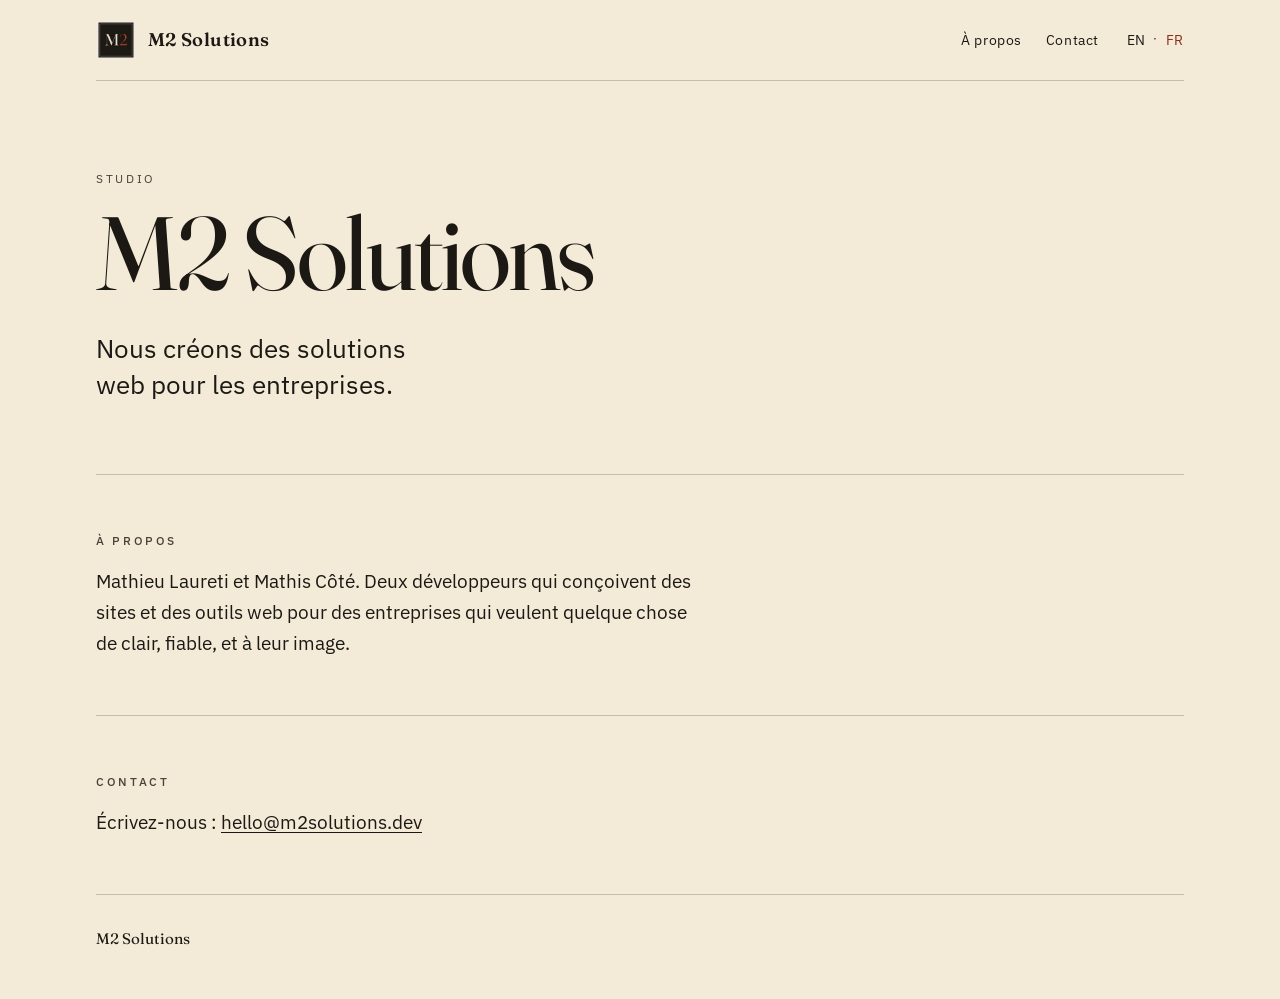
==== site/fr/index.html @ 95eb53e7 "base website" ====
<!DOCTYPE html>
<html lang="fr">
  <head>
    <meta charset="utf-8" />
    <meta name="viewport" content="width=device-width, initial-scale=1" />
    <title>M2 Solutions</title>
    <meta
      name="description"
      content="M2 Solutions — Mathieu Laureti et Mathis Côté. Nous créons des solutions web pour les entreprises."
    />
    <link rel="alternate" hreflang="en" href="../" />
    <link rel="alternate" hreflang="fr" href="./" />
    <link rel="alternate" hreflang="x-default" href="../" />
    <link rel="preconnect" href="https://fonts.googleapis.com" />
    <link rel="preconnect" href="https://fonts.gstatic.com" crossorigin />
    <link
      href="https://fonts.googleapis.com/css2?family=Fraunces:opsz,wght@9..144,400;9..144,600&family=IBM+Plex+Sans:wght@400;500&display=swap"
      rel="stylesheet"
    />
    <link rel="stylesheet" href="../styles.css" />
  </head>
  <body>
    <header class="site-header">
      <a class="brand" href="#top">
        <img
          class="logo"
          src="../logo.png"
          width="256"
          height="256"
          alt="M2 Solutions"
        />
        <span class="wordmark">M2 Solutions</span>
      </a>
      <div class="header-end">
        <nav aria-label="Navigation principale">
          <a href="#about">À propos</a>
          <a href="#contact">Contact</a>
        </nav>
        <nav class="lang-switch" aria-label="Langue">
          <a href="../" hreflang="en" lang="en">EN</a>
          <span aria-hidden="true">·</span>
          <a href="./" hreflang="fr" lang="fr" aria-current="page">FR</a>
        </nav>
      </div>
    </header>

    <main id="top">
      <section class="hero" aria-labelledby="hero-title">
        <p class="eyebrow">Studio</p>
        <h1 id="hero-title">M2 Solutions</h1>
        <p class="lede">Nous créons des solutions web pour les entreprises.</p>
      </section>

      <section id="about" class="about" aria-labelledby="about-title">
        <h2 id="about-title">À propos</h2>
        <p>
          Mathieu Laureti et Mathis Côté. Deux développeurs qui conçoivent des
          sites et des outils web pour des entreprises qui veulent quelque chose
          de clair, fiable, et à leur image.
        </p>
      </section>

      <section id="contact" class="contact" aria-labelledby="contact-title">
        <h2 id="contact-title">Contact</h2>
        <p>
          Écrivez-nous :
          <a href="mailto:hello@m2solutions.dev">hello@m2solutions.dev</a>
        </p>
      </section>
    </main>

    <footer class="site-footer">
      <p>M2 Solutions</p>
    </footer>
  </body>
</html>
---- site/styles.css ----
:root {
  --paper: #f3ead8;
  --ink: #1c1914;
  --ink-soft: #4a4338;
  --rule: #c9bda6;
  --accent: #8c2f1b;
  --max: 68rem;
}

*,
*::before,
*::after {
  box-sizing: border-box;
}

html {
  scroll-behavior: smooth;
}

body {
  margin: 0;
  min-height: 100vh;
  color: var(--ink);
  background: var(--paper);
  font-family: "IBM Plex Sans", system-ui, sans-serif;
  font-size: 1.05rem;
  line-height: 1.6;
}

a {
  color: inherit;
}

a:hover {
  color: var(--accent);
}

.site-header,
.site-footer,
main {
  width: min(100% - 2.5rem, var(--max));
  margin-inline: auto;
}

.site-header {
  display: flex;
  align-items: center;
  justify-content: space-between;
  gap: 1.5rem;
  padding-block: 1.25rem;
  border-bottom: 1px solid var(--rule);
}

.brand {
  display: flex;
  align-items: center;
  gap: 0.75rem;
  text-decoration: none;
  min-width: 0;
}

.logo {
  display: block;
  width: 2.5rem;
  height: 2.5rem;
  flex-shrink: 0;
}

.wordmark {
  font-family: Fraunces, Georgia, serif;
  font-weight: 600;
  font-size: 1.15rem;
  letter-spacing: 0.02em;
}

.header-end {
  display: flex;
  align-items: center;
  gap: 1.75rem;
}

nav {
  display: flex;
  gap: 1.5rem;
}

nav a {
  text-decoration: none;
  font-size: 0.9rem;
  letter-spacing: 0.04em;
}

.lang-switch {
  gap: 0.45rem;
  font-size: 0.75rem;
  letter-spacing: 0.12em;
}

.lang-switch a[aria-current="page"] {
  color: var(--accent);
  pointer-events: none;
}

.hero {
  padding-block: 5.5rem 4.5rem;
  border-bottom: 1px solid var(--rule);
}

.eyebrow {
  margin: 0 0 1rem;
  font-size: 0.75rem;
  letter-spacing: 0.22em;
  text-transform: uppercase;
  color: var(--ink-soft);
}

.hero h1 {
  margin: 0;
  font-family: Fraunces, Georgia, serif;
  font-size: clamp(3rem, 9vw, 6.5rem);
  font-weight: 400;
  line-height: 0.95;
  letter-spacing: -0.03em;
}

.lede {
  max-width: 22ch;
  margin: 1.75rem 0 0;
  font-size: clamp(1.25rem, 2.4vw, 1.65rem);
  line-height: 1.35;
}

.about,
.contact {
  padding-block: 3.5rem;
  border-bottom: 1px solid var(--rule);
}

h2 {
  margin: 0 0 1rem;
  font-size: 0.75rem;
  font-weight: 500;
  letter-spacing: 0.22em;
  text-transform: uppercase;
  color: var(--ink-soft);
}

.about p,
.contact p {
  max-width: 38rem;
  margin: 0;
  font-size: 1.2rem;
}

.contact a {
  text-underline-offset: 0.18em;
}

.site-footer {
  padding-block: 2rem 3rem;
  font-family: Fraunces, Georgia, serif;
  font-size: 0.95rem;
}

.site-footer p {
  margin: 0;
}

@media (max-width: 40rem) {
  .site-header {
    flex-direction: column;
    align-items: flex-start;
    gap: 0.85rem;
  }

  .header-end {
    width: 100%;
    justify-content: space-between;
    gap: 1rem;
  }

  .hero {
    padding-block: 3.5rem 3rem;
  }
}
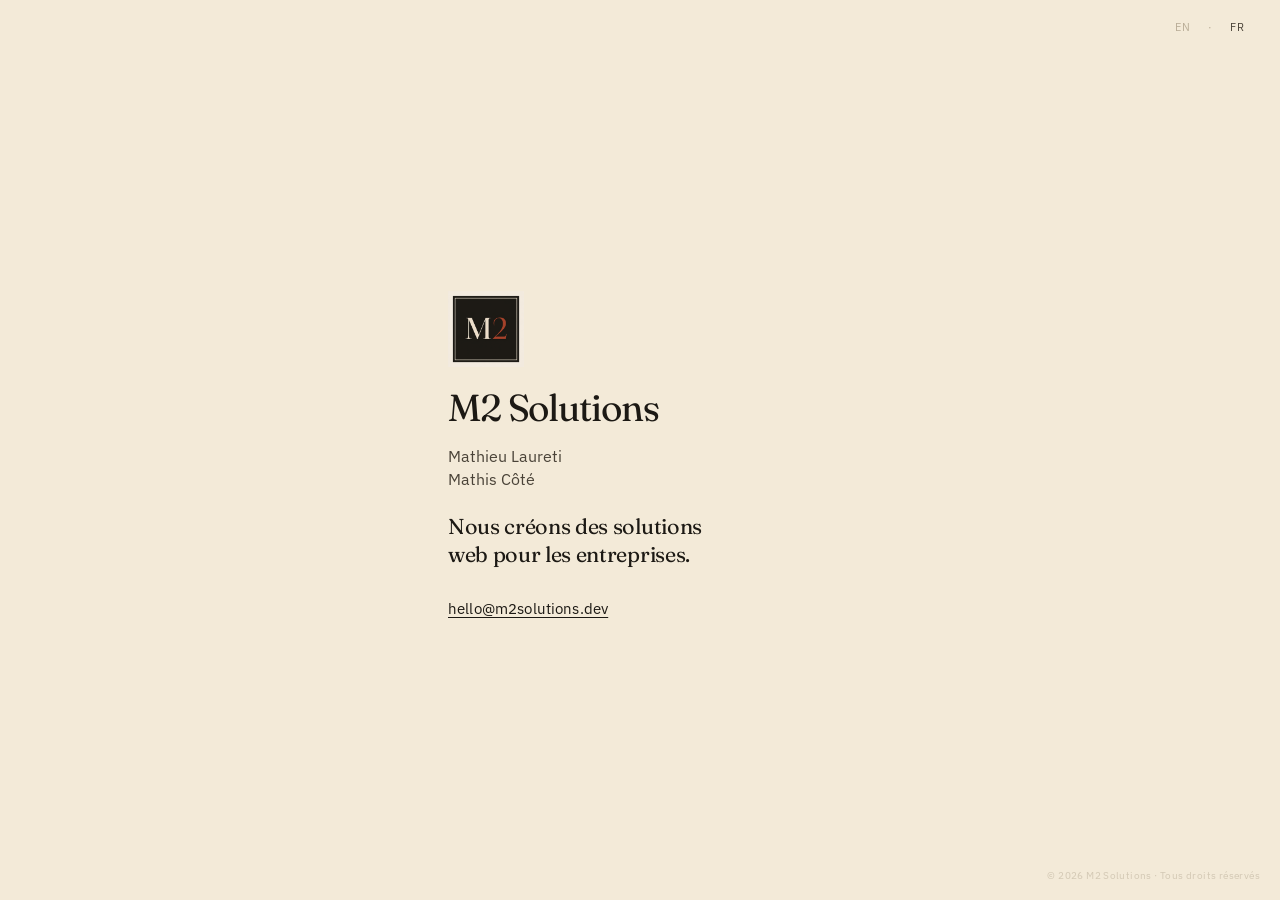
==== commit ea4f3841: "base website" ====
--- a/site/fr/index.html
+++ b/site/fr/index.html
@@ -2,7 +2,10 @@
 <html lang="fr">
   <head>
     <meta charset="utf-8" />
-    <meta name="viewport" content="width=device-width, initial-scale=1" />
+    <meta
+      name="viewport"
+      content="width=device-width, initial-scale=1, viewport-fit=cover"
+    />
     <title>M2 Solutions</title>
     <meta
       name="description"
@@ -20,57 +23,33 @@
     <link rel="stylesheet" href="../styles.css" />
   </head>
   <body>
-    <header class="site-header">
-      <a class="brand" href="#top">
-        <img
-          class="logo"
-          src="../logo.png"
-          width="256"
-          height="256"
-          alt="M2 Solutions"
-        />
-        <span class="wordmark">M2 Solutions</span>
-      </a>
-      <div class="header-end">
-        <nav aria-label="Navigation principale">
-          <a href="#about">À propos</a>
-          <a href="#contact">Contact</a>
-        </nav>
-        <nav class="lang-switch" aria-label="Langue">
-          <a href="../" hreflang="en" lang="en">EN</a>
-          <span aria-hidden="true">·</span>
-          <a href="./" hreflang="fr" lang="fr" aria-current="page">FR</a>
-        </nav>
-      </div>
-    </header>
+    <nav class="lang" aria-label="Langue">
+      <a href="../" hreflang="en" lang="en">EN</a>
+      <span aria-hidden="true">·</span>
+      <a href="./" hreflang="fr" lang="fr" aria-current="page">FR</a>
+    </nav>
 
-    <main id="top">
-      <section class="hero" aria-labelledby="hero-title">
-        <p class="eyebrow">Studio</p>
-        <h1 id="hero-title">M2 Solutions</h1>
-        <p class="lede">Nous créons des solutions web pour les entreprises.</p>
-      </section>
-
-      <section id="about" class="about" aria-labelledby="about-title">
-        <h2 id="about-title">À propos</h2>
-        <p>
-          Mathieu Laureti et Mathis Côté. Deux développeurs qui conçoivent des
-          sites et des outils web pour des entreprises qui veulent quelque chose
-          de clair, fiable, et à leur image.
-        </p>
-      </section>
-
-      <section id="contact" class="contact" aria-labelledby="contact-title">
-        <h2 id="contact-title">Contact</h2>
-        <p>
-          Écrivez-nous :
-          <a href="mailto:hello@m2solutions.dev">hello@m2solutions.dev</a>
-        </p>
-      </section>
+    <main class="card">
+      <img
+        class="logo"
+        src="../logo.png"
+        width="256"
+        height="256"
+        alt="M2 Solutions"
+      />
+      <h1>M2 Solutions</h1>
+      <ul class="names">
+        <li>Mathieu Laureti</li>
+        <li>Mathis Côté</li>
+      </ul>
+      <p class="desc">Nous créons des solutions web pour les entreprises.</p>
+      <a class="contact" href="mailto:hello@m2solutions.dev"
+        >hello@m2solutions.dev</a
+      >
     </main>
 
-    <footer class="site-footer">
-      <p>M2 Solutions</p>
+    <footer class="legal">
+      <p>© 2026 M2 Solutions · Tous droits réservés</p>
     </footer>
   </body>
 </html>
--- a/site/styles.css
+++ b/site/styles.css
@@ -2,9 +2,9 @@
   --paper: #f3ead8;
   --ink: #1c1914;
   --ink-soft: #4a4338;
-  --rule: #c9bda6;
+  --muted: #b9ad97;
   --accent: #8c2f1b;
-  --max: 68rem;
+  --pad: max(1.25rem, env(safe-area-inset-left));
 }
 
 *,
@@ -13,18 +13,23 @@
   box-sizing: border-box;
 }
 
-html {
-  scroll-behavior: smooth;
+html,
+body {
+  margin: 0;
+  min-height: 100%;
 }
 
 body {
-  margin: 0;
-  min-height: 100vh;
+  min-height: 100dvh;
+  display: grid;
+  grid-template-rows: auto 1fr auto;
   color: var(--ink);
   background: var(--paper);
   font-family: "IBM Plex Sans", system-ui, sans-serif;
   font-size: 1.05rem;
-  line-height: 1.6;
+  line-height: 1.5;
+  padding: env(safe-area-inset-top) env(safe-area-inset-right)
+    env(safe-area-inset-bottom) env(safe-area-inset-left);
 }
 
 a {
@@ -35,151 +40,126 @@
   color: var(--accent);
 }
 
-.site-header,
-.site-footer,
-main {
-  width: min(100% - 2.5rem, var(--max));
-  margin-inline: auto;
+.lang {
+  display: flex;
+  align-items: center;
+  justify-content: flex-end;
+  gap: 0.15rem;
+  padding: 0.35rem var(--pad) 0;
+  font-size: 0.68rem;
+  letter-spacing: 0.16em;
+  color: var(--muted);
 }
 
-.site-header {
-  display: flex;
+.lang a {
+  display: inline-flex;
   align-items: center;
-  justify-content: space-between;
-  gap: 1.5rem;
-  padding-block: 1.25rem;
-  border-bottom: 1px solid var(--rule);
+  justify-content: center;
+  min-width: 2.75rem;
+  min-height: 2.75rem;
+  text-decoration: none;
 }
 
-.brand {
+.lang a[aria-current="page"] {
+  color: var(--ink-soft);
+  pointer-events: none;
+}
+
+.card {
   display: flex;
-  align-items: center;
-  gap: 0.75rem;
-  text-decoration: none;
-  min-width: 0;
+  flex-direction: column;
+  align-items: flex-start;
+  justify-content: center;
+  width: min(100% - 2 * var(--pad), 22rem);
+  margin: 0 auto;
+  padding-block: 1.5rem;
 }
 
 .logo {
   display: block;
-  width: 2.5rem;
-  height: 2.5rem;
-  flex-shrink: 0;
+  width: 4.25rem;
+  height: 4.25rem;
+  margin-bottom: 1.35rem;
 }
 
-.wordmark {
+h1 {
+  margin: 0;
   font-family: Fraunces, Georgia, serif;
-  font-weight: 600;
-  font-size: 1.15rem;
-  letter-spacing: 0.02em;
+  font-size: clamp(1.85rem, 7vw, 2.35rem);
+  font-weight: 400;
+  letter-spacing: -0.03em;
+  line-height: 1.05;
 }
 
-.header-end {
-  display: flex;
-  align-items: center;
-  gap: 1.75rem;
+.names {
+  list-style: none;
+  margin: 1.1rem 0 0;
+  padding: 0;
+  color: var(--ink-soft);
+  font-size: 1rem;
+  line-height: 1.45;
 }
 
-nav {
-  display: flex;
-  gap: 1.5rem;
+.desc {
+  margin: 1.35rem 0 0;
+  max-width: 20ch;
+  font-family: Fraunces, Georgia, serif;
+  font-size: clamp(1.15rem, 4.2vw, 1.35rem);
+  font-weight: 400;
+  line-height: 1.3;
+  letter-spacing: -0.015em;
 }
 
-nav a {
-  text-decoration: none;
-  font-size: 0.9rem;
-  letter-spacing: 0.04em;
+.contact {
+  margin-top: 1.75rem;
+  font-size: 0.95rem;
+  letter-spacing: 0.01em;
+  text-underline-offset: 0.2em;
+  word-break: break-word;
 }
 
-.lang-switch {
-  gap: 0.45rem;
-  font-size: 0.75rem;
-  letter-spacing: 0.12em;
+.legal {
+  justify-self: end;
+  padding: 0.5rem var(--pad) 1rem;
+  max-width: 90vw;
+  color: var(--muted);
+  font-size: 0.62rem;
+  letter-spacing: 0.04em;
+  text-align: right;
 }
 
-.lang-switch a[aria-current="page"] {
-  color: var(--accent);
-  pointer-events: none;
-}
-
-.hero {
-  padding-block: 5.5rem 4.5rem;
-  border-bottom: 1px solid var(--rule);
-}
-
-.eyebrow {
-  margin: 0 0 1rem;
-  font-size: 0.75rem;
-  letter-spacing: 0.22em;
-  text-transform: uppercase;
-  color: var(--ink-soft);
-}
-
-.hero h1 {
-  margin: 0;
-  font-family: Fraunces, Georgia, serif;
-  font-size: clamp(3rem, 9vw, 6.5rem);
-  font-weight: 400;
-  line-height: 0.95;
-  letter-spacing: -0.03em;
-}
-
-.lede {
-  max-width: 22ch;
-  margin: 1.75rem 0 0;
-  font-size: clamp(1.25rem, 2.4vw, 1.65rem);
-  line-height: 1.35;
-}
-
-.about,
-.contact {
-  padding-block: 3.5rem;
-  border-bottom: 1px solid var(--rule);
-}
-
-h2 {
-  margin: 0 0 1rem;
-  font-size: 0.75rem;
-  font-weight: 500;
-  letter-spacing: 0.22em;
-  text-transform: uppercase;
-  color: var(--ink-soft);
-}
-
-.about p,
-.contact p {
-  max-width: 38rem;
-  margin: 0;
-  font-size: 1.2rem;
-}
-
-.contact a {
-  text-underline-offset: 0.18em;
-}
-
-.site-footer {
-  padding-block: 2rem 3rem;
-  font-family: Fraunces, Georgia, serif;
-  font-size: 0.95rem;
-}
-
-.site-footer p {
+.legal p {
   margin: 0;
 }
 
-@media (max-width: 40rem) {
-  .site-header {
-    flex-direction: column;
-    align-items: flex-start;
-    gap: 0.85rem;
+@media (min-width: 40rem) {
+  .card {
+    width: min(100% - 4rem, 24rem);
   }
 
-  .header-end {
-    width: 100%;
-    justify-content: space-between;
-    gap: 1rem;
+  .logo {
+    width: 4.75rem;
+    height: 4.75rem;
   }
 
-  .hero {
-    padding-block: 3.5rem 3rem;
+  .legal {
+    opacity: 0.55;
+  }
+
+  .legal:hover,
+  .legal:focus-within {
+    opacity: 1;
+    color: var(--ink-soft);
   }
 }
+
+@media (max-width: 39.99rem) {
+  .card {
+    align-items: flex-start;
+  }
+
+  .logo {
+    width: 3.75rem;
+    height: 3.75rem;
+  }
+}
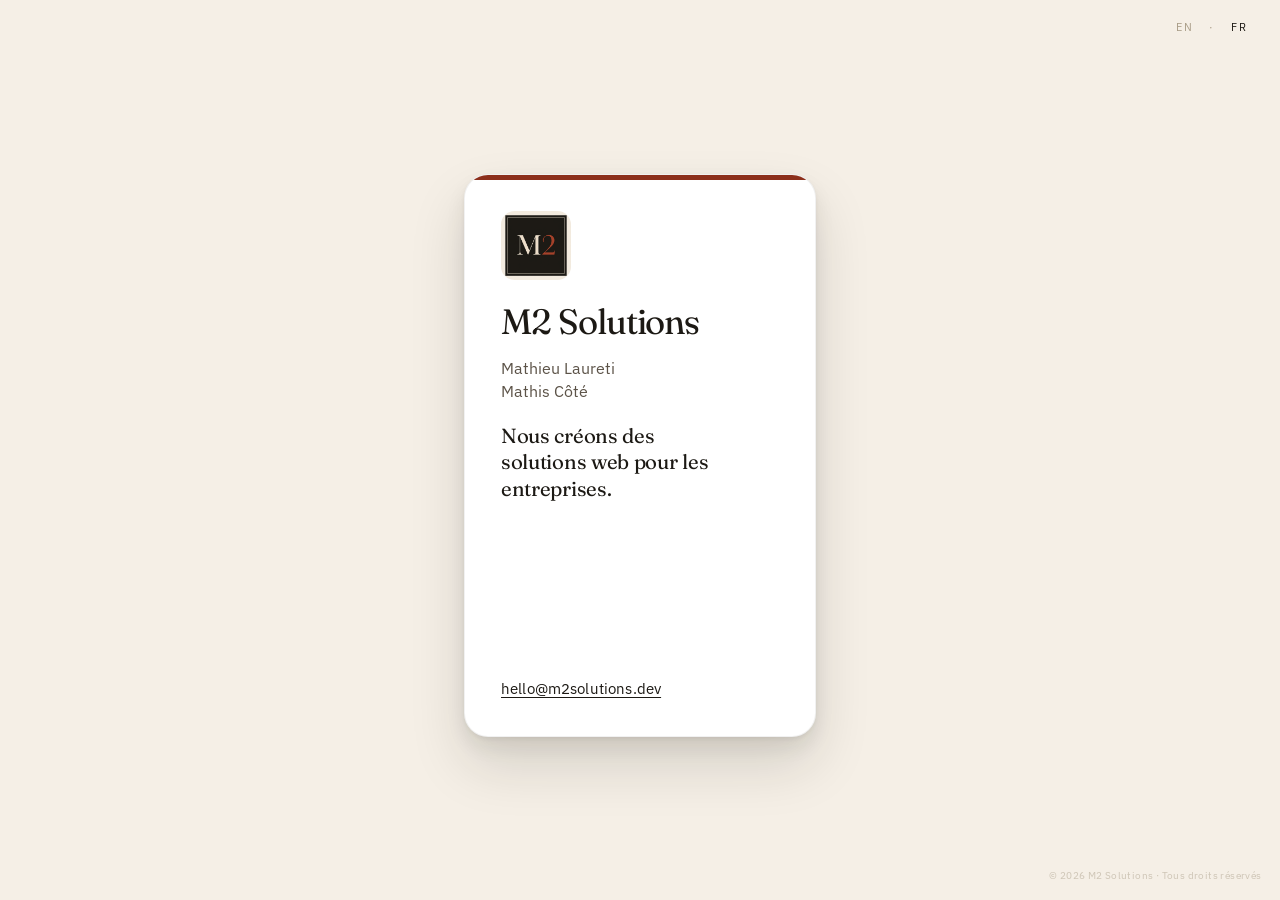
==== commit 1756b110: "base website" ====
--- a/site/fr/index.html
+++ b/site/fr/index.html
@@ -20,7 +20,7 @@
       href="https://fonts.googleapis.com/css2?family=Fraunces:opsz,wght@9..144,400;9..144,600&family=IBM+Plex+Sans:wght@400;500&display=swap"
       rel="stylesheet"
     />
-    <link rel="stylesheet" href="../styles.css" />
+    <link rel="stylesheet" href="../styles.css?v=card" />
   </head>
   <body>
     <nav class="lang" aria-label="Langue">
--- a/site/styles.css
+++ b/site/styles.css
@@ -1,10 +1,16 @@
 :root {
-  --paper: #f3ead8;
+  --page: #f5efe6;
+  --card: #ffffff;
   --ink: #1c1914;
-  --ink-soft: #4a4338;
-  --muted: #b9ad97;
+  --ink-soft: #5c5348;
+  --muted: #a89c86;
   --accent: #8c2f1b;
-  --pad: max(1.25rem, env(safe-area-inset-left));
+  --pad: max(1.15rem, env(safe-area-inset-left));
+  --radius: 1.5rem;
+  --shadow:
+    0 2px 4px rgba(28, 25, 20, 0.05),
+    0 10px 20px rgba(28, 25, 20, 0.07),
+    0 28px 56px rgba(28, 25, 20, 0.14);
 }
 
 *,
@@ -24,7 +30,7 @@
   display: grid;
   grid-template-rows: auto 1fr auto;
   color: var(--ink);
-  background: var(--paper);
+  background: var(--page);
   font-family: "IBM Plex Sans", system-ui, sans-serif;
   font-size: 1.05rem;
   line-height: 1.5;
@@ -34,10 +40,6 @@
 
 a {
   color: inherit;
-}
-
-a:hover {
-  color: var(--accent);
 }
 
 .lang {
@@ -60,32 +62,57 @@
   text-decoration: none;
 }
 
+.lang a:hover {
+  color: var(--ink);
+}
+
 .lang a[aria-current="page"] {
-  color: var(--ink-soft);
+  color: var(--ink);
   pointer-events: none;
 }
 
 .card {
+  position: relative;
   display: flex;
   flex-direction: column;
   align-items: flex-start;
-  justify-content: center;
-  width: min(100% - 2 * var(--pad), 22rem);
-  margin: 0 auto;
-  padding-block: 1.5rem;
+  overflow: hidden;
+  aspect-ratio: 5 / 8;
+  width: min(
+    20.5rem,
+    calc(100% - 2 * var(--pad)),
+    calc((100dvh - 7.5rem) * 5 / 8)
+  );
+  margin: auto;
+  padding: clamp(1.5rem, 5.5vw, 2.25rem);
+  background: var(--card);
+  border: 1px solid rgba(28, 25, 20, 0.06);
+  border-radius: var(--radius);
+  box-shadow: var(--shadow);
+}
+
+.card::before {
+  content: "";
+  position: absolute;
+  top: 0;
+  left: 0;
+  right: 0;
+  height: 5px;
+  background: var(--accent);
 }
 
 .logo {
   display: block;
-  width: 4.25rem;
-  height: 4.25rem;
+  width: 3.75rem;
+  height: 3.75rem;
   margin-bottom: 1.35rem;
+  border-radius: 0.85rem;
 }
 
 h1 {
   margin: 0;
   font-family: Fraunces, Georgia, serif;
-  font-size: clamp(1.85rem, 7vw, 2.35rem);
+  font-size: clamp(1.7rem, 6.4vw, 2.2rem);
   font-weight: 400;
   letter-spacing: -0.03em;
   line-height: 1.05;
@@ -93,29 +120,34 @@
 
 .names {
   list-style: none;
-  margin: 1.1rem 0 0;
+  margin: 1rem 0 0;
   padding: 0;
   color: var(--ink-soft);
-  font-size: 1rem;
+  font-size: 0.98rem;
   line-height: 1.45;
 }
 
 .desc {
-  margin: 1.35rem 0 0;
-  max-width: 20ch;
+  margin: 1.25rem 0 0;
+  max-width: 16ch;
   font-family: Fraunces, Georgia, serif;
-  font-size: clamp(1.15rem, 4.2vw, 1.35rem);
+  font-size: clamp(1.08rem, 3.8vw, 1.28rem);
   font-weight: 400;
   line-height: 1.3;
   letter-spacing: -0.015em;
 }
 
 .contact {
-  margin-top: 1.75rem;
-  font-size: 0.95rem;
+  margin-top: auto;
+  padding-top: 1.25rem;
+  font-size: 0.92rem;
   letter-spacing: 0.01em;
   text-underline-offset: 0.2em;
   word-break: break-word;
+}
+
+.contact:hover {
+  color: var(--accent);
 }
 
 .legal {
@@ -134,32 +166,33 @@
 
 @media (min-width: 40rem) {
   .card {
-    width: min(100% - 4rem, 24rem);
+    width: min(22rem, calc((100dvh - 8rem) * 5 / 8));
+    transition: transform 0.28s ease, box-shadow 0.28s ease;
   }
 
   .logo {
-    width: 4.75rem;
-    height: 4.75rem;
+    width: 4.35rem;
+    height: 4.35rem;
+    margin-bottom: 1.5rem;
   }
 
   .legal {
-    opacity: 0.55;
+    opacity: 0.5;
   }
 
   .legal:hover,
   .legal:focus-within {
     opacity: 1;
-    color: var(--ink-soft);
+    color: var(--ink);
   }
 }
 
-@media (max-width: 39.99rem) {
-  .card {
-    align-items: flex-start;
-  }
-
-  .logo {
-    width: 3.75rem;
-    height: 3.75rem;
+@media (hover: hover) and (min-width: 40rem) {
+  .card:hover {
+    transform: translateY(-5px);
+    box-shadow:
+      0 4px 8px rgba(28, 25, 20, 0.06),
+      0 16px 32px rgba(28, 25, 20, 0.1),
+      0 48px 80px rgba(28, 25, 20, 0.16);
   }
 }
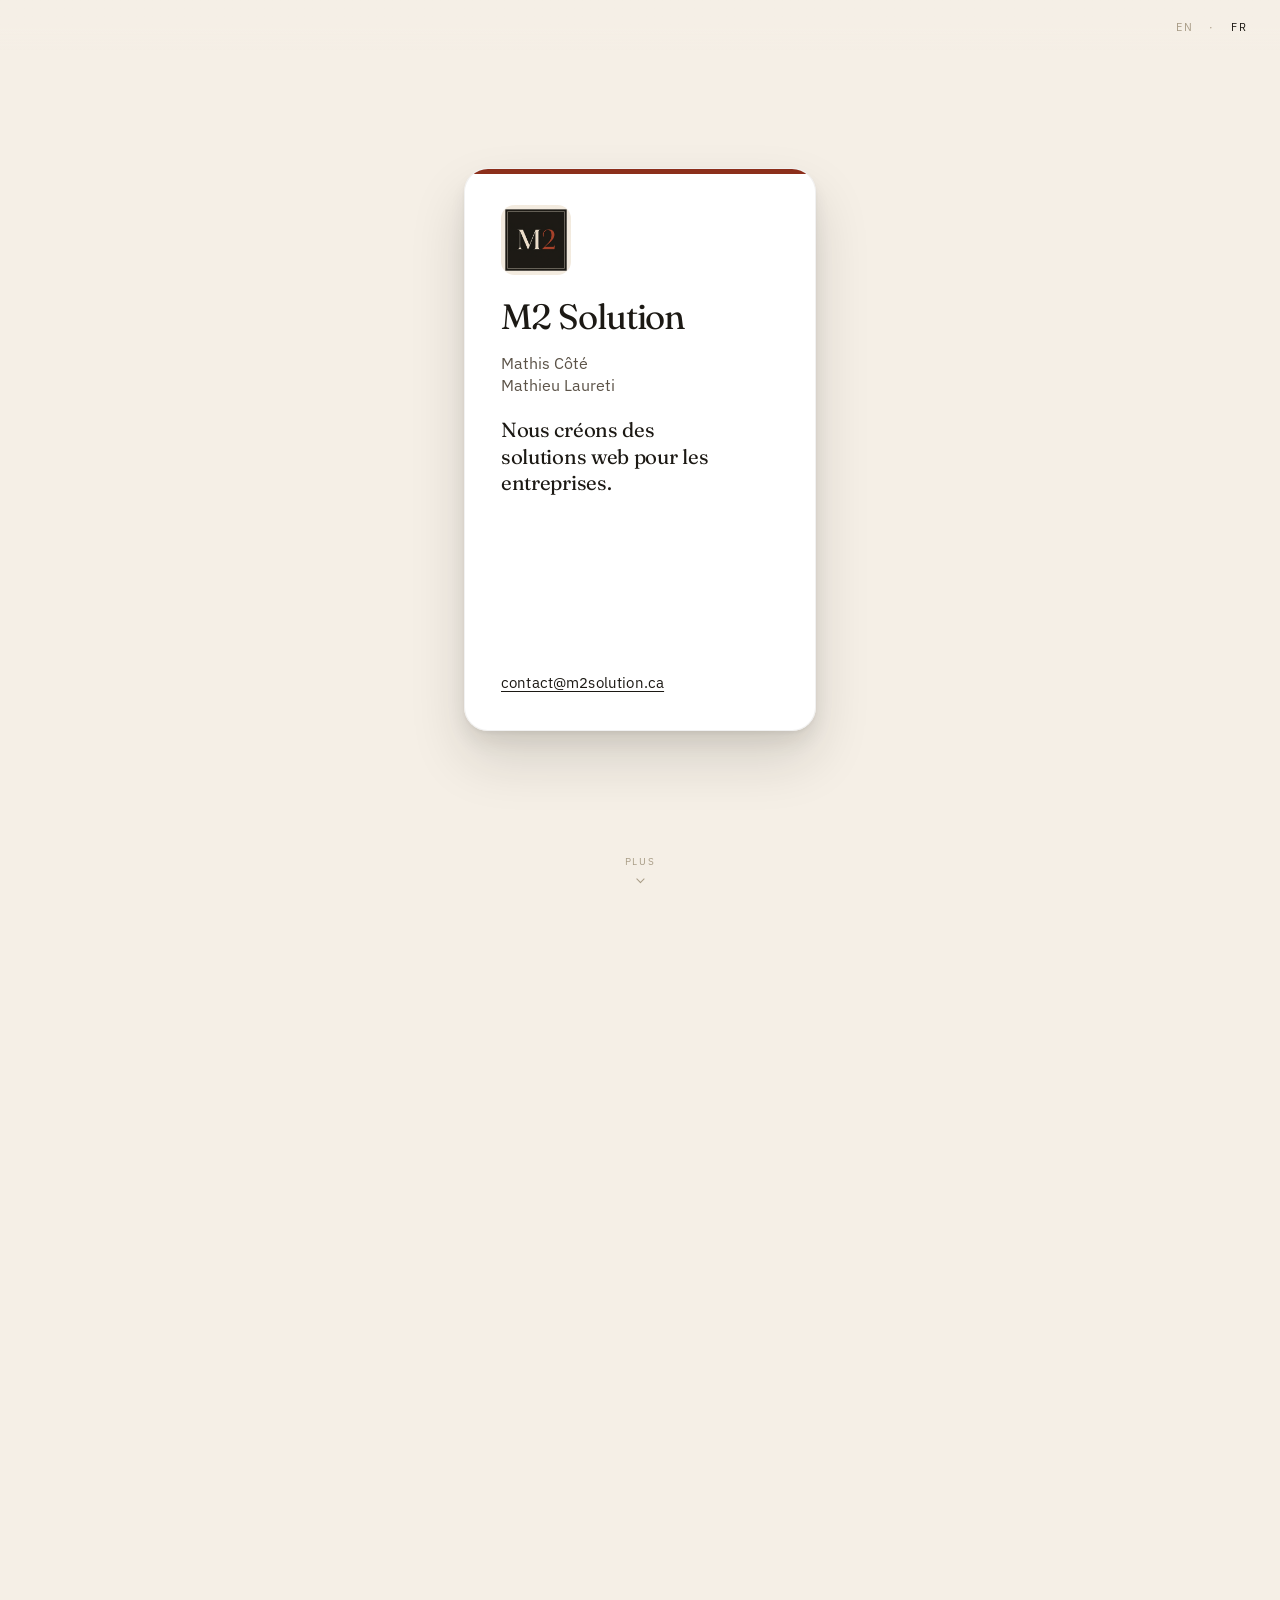
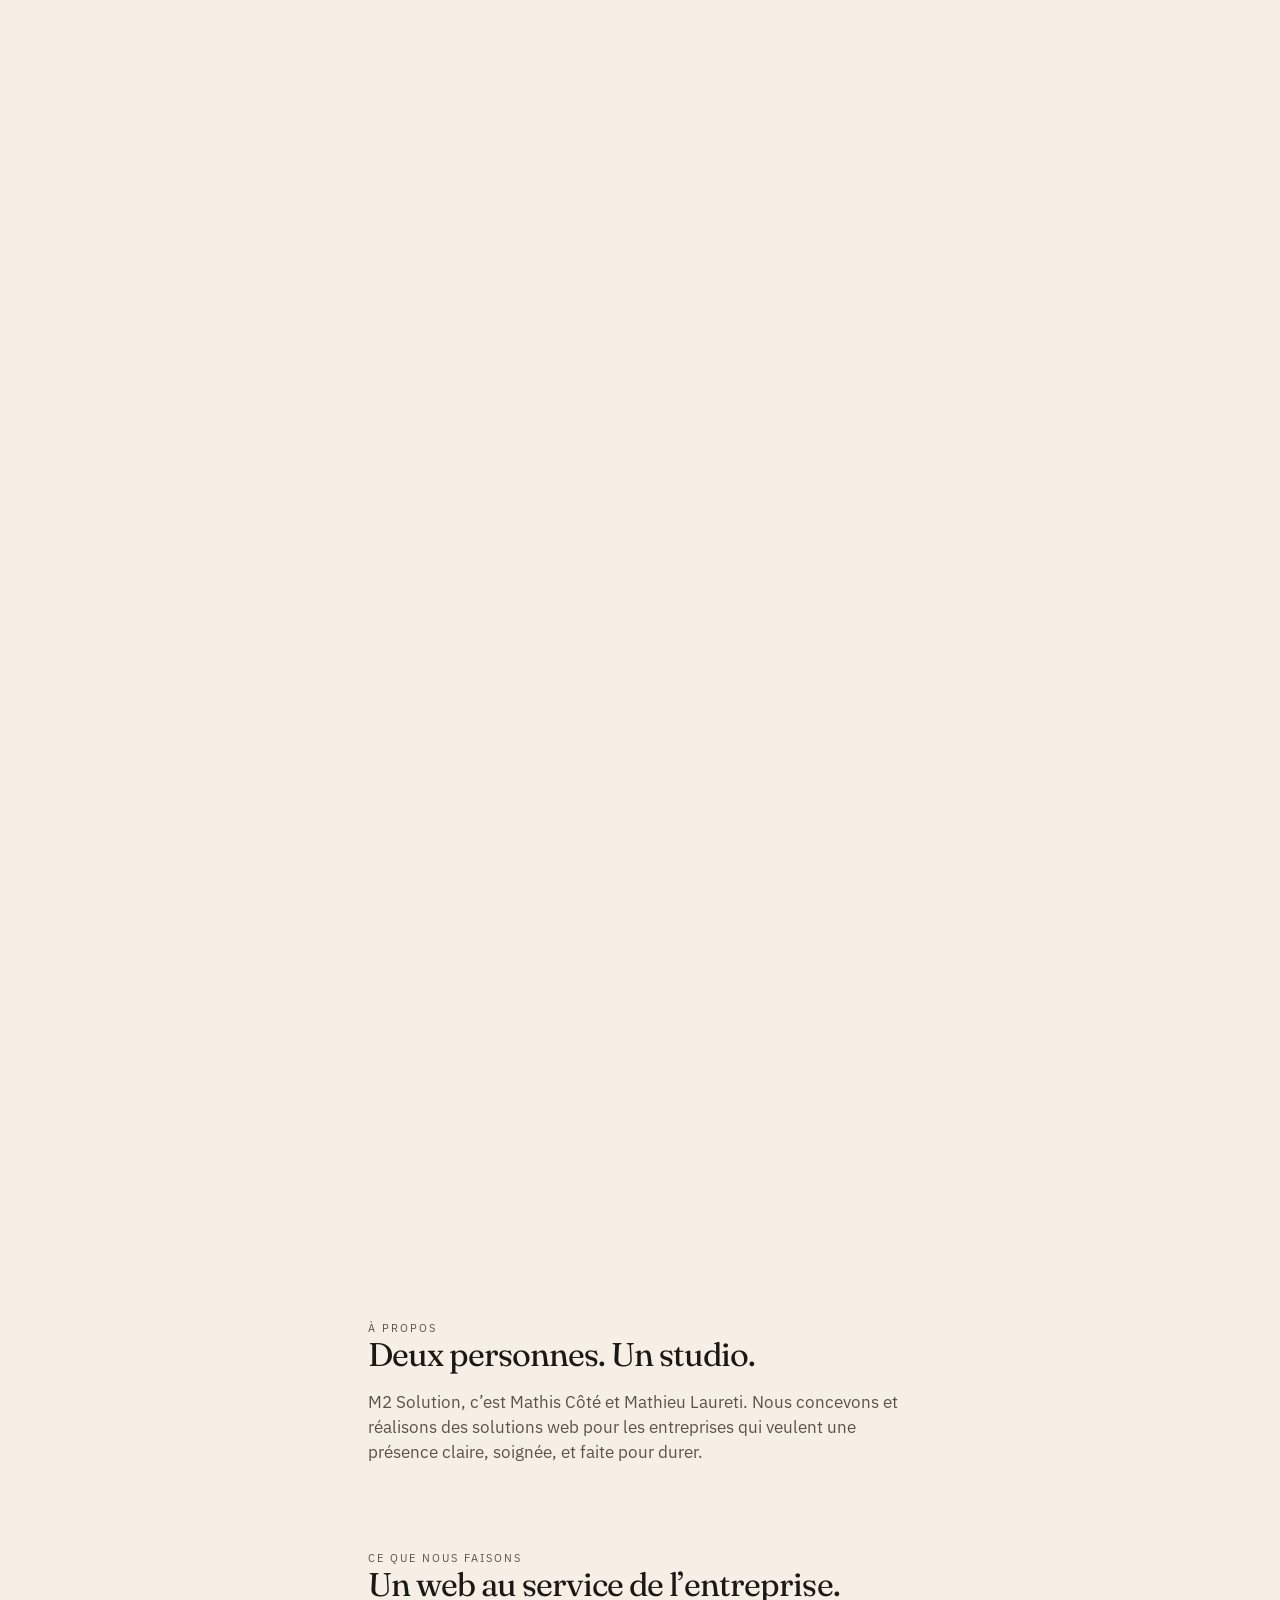
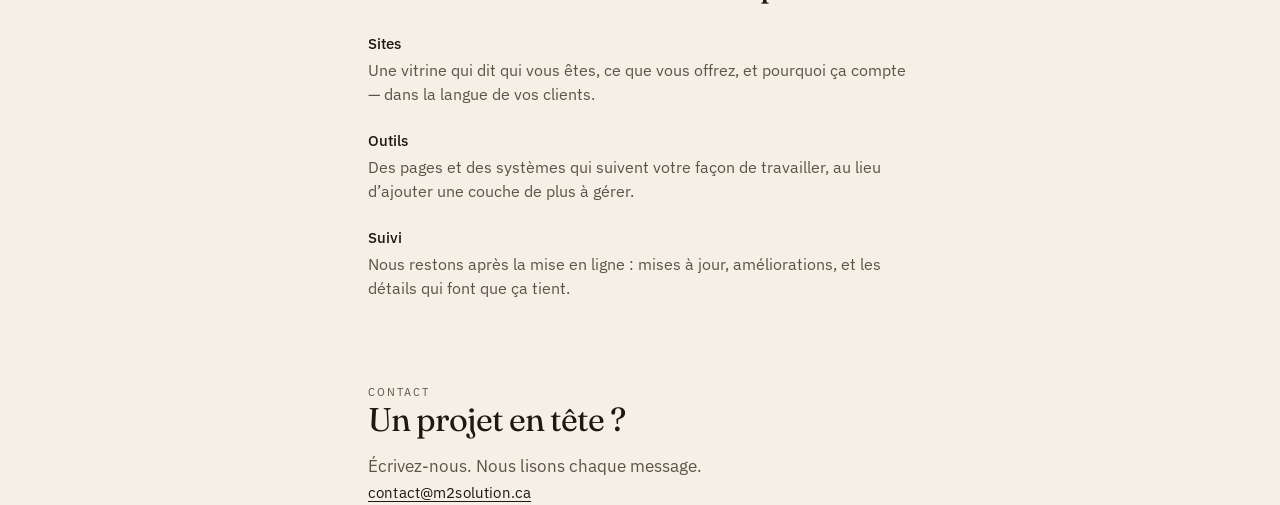
==== commit f6c5cb32: "website" ====
--- a/site/fr/index.html
+++ b/site/fr/index.html
@@ -6,21 +6,31 @@
       name="viewport"
       content="width=device-width, initial-scale=1, viewport-fit=cover"
     />
-    <title>M2 Solutions</title>
+    <title>M2 Solution</title>
     <meta
       name="description"
-      content="M2 Solutions — Mathieu Laureti et Mathis Côté. Nous créons des solutions web pour les entreprises."
-    />
-    <link rel="alternate" hreflang="en" href="../" />
-    <link rel="alternate" hreflang="fr" href="./" />
-    <link rel="alternate" hreflang="x-default" href="../" />
+      content="M2 Solution — Mathis Côté et Mathieu Laureti. Nous créons des solutions web pour les entreprises."
+    />
+    <link rel="canonical" href="https://m2solution.ca/fr/" />
+    <link rel="alternate" hreflang="en" href="https://m2solution.ca/" />
+    <link rel="alternate" hreflang="fr" href="https://m2solution.ca/fr/" />
+    <link rel="alternate" hreflang="x-default" href="https://m2solution.ca/" />
+    <meta property="og:type" content="website" />
+    <meta property="og:url" content="https://m2solution.ca/fr/" />
+    <meta property="og:title" content="M2 Solution" />
+    <meta
+      property="og:description"
+      content="M2 Solution — Mathis Côté et Mathieu Laureti. Nous créons des solutions web pour les entreprises."
+    />
+    <meta property="og:locale" content="fr_CA" />
+    <meta property="og:locale:alternate" content="en_CA" />
     <link rel="preconnect" href="https://fonts.googleapis.com" />
     <link rel="preconnect" href="https://fonts.gstatic.com" crossorigin />
     <link
       href="https://fonts.googleapis.com/css2?family=Fraunces:opsz,wght@9..144,400;9..144,600&family=IBM+Plex+Sans:wght@400;500&display=swap"
       rel="stylesheet"
     />
-    <link rel="stylesheet" href="../styles.css?v=card" />
+    <link rel="stylesheet" href="../styles.css?v=more" />
   </head>
   <body>
     <nav class="lang" aria-label="Langue">
@@ -29,27 +39,244 @@
       <a href="./" hreflang="fr" lang="fr" aria-current="page">FR</a>
     </nav>
 
-    <main class="card">
-      <img
-        class="logo"
-        src="../logo.png"
-        width="256"
-        height="256"
-        alt="M2 Solutions"
-      />
-      <h1>M2 Solutions</h1>
-      <ul class="names">
-        <li>Mathieu Laureti</li>
-        <li>Mathis Côté</li>
-      </ul>
-      <p class="desc">Nous créons des solutions web pour les entreprises.</p>
-      <a class="contact" href="mailto:hello@m2solutions.dev"
-        >hello@m2solutions.dev</a
-      >
+    <div class="stage" data-flip-stage>
+      <div class="pin" data-flip-pin>
+        <header class="hero">
+          <div class="flipper" data-flip-card>
+            <article class="card face face-front">
+              <img
+                class="logo"
+                src="../logo.png"
+                width="256"
+                height="256"
+                alt="M2 Solution"
+              />
+              <h1>M2 Solution</h1>
+              <ul class="names">
+                <li>Mathis Côté</li>
+                <li>Mathieu Laureti</li>
+              </ul>
+              <p class="desc">
+                Nous créons des solutions web pour les entreprises.
+              </p>
+              <a class="contact" href="mailto:contact@m2solution.ca"
+                >contact@m2solution.ca</a
+              >
+            </article>
+          </div>
+          <a class="scroll" data-flip-hint href="#about">Plus</a>
+        </header>
+      </div>
+    </div>
+
+    <main data-flip-site>
+      <header class="masthead">
+        <p>M2 Solution</p>
+        <p>Québec</p>
+      </header>
+
+      <section id="about" class="panel">
+        <p class="kicker">À propos</p>
+        <h2>Deux personnes. Un studio.</h2>
+        <p>
+          M2 Solution, c’est Mathis Côté et Mathieu Laureti. Nous concevons et
+          réalisons des solutions web pour les entreprises qui veulent une
+          présence claire, soignée, et faite pour durer.
+        </p>
+        <p>
+          Basés au Québec. Nous travaillons en français et en anglais — comme
+          vos clients parlent vraiment.
+        </p>
+      </section>
+
+      <section id="work" class="panel">
+        <p class="kicker">Ce que nous faisons</p>
+        <h2>Un web au service de l’entreprise.</h2>
+        <ul class="offers">
+          <li>
+            <h3>Sites</h3>
+            <p>
+              Une vitrine qui dit qui vous êtes, ce que vous offrez, et pourquoi
+              ça compte — dans la langue de vos clients.
+            </p>
+          </li>
+          <li>
+            <h3>Outils</h3>
+            <p>
+              Des pages et des systèmes qui suivent votre façon de travailler,
+              au lieu d’ajouter une couche de plus à gérer.
+            </p>
+          </li>
+          <li>
+            <h3>Suivi</h3>
+            <p>
+              Nous restons après la mise en ligne : mises à jour, améliorations,
+              et les détails qui font que ça tient.
+            </p>
+          </li>
+        </ul>
+      </section>
+
+      <section id="for" class="panel">
+        <p class="kicker">Pour qui</p>
+        <h2>Des entreprises qui veulent un site qui travaille, pas une vitrine qui vieillit.</h2>
+        <ul class="offers">
+          <li>
+            <h3>Commerces et services</h3>
+            <p>
+              Être trouvés, compris, et contactés sans friction — pour les
+              gens du quartier comme pour ceux plus loin.
+            </p>
+          </li>
+          <li>
+            <h3>Équipes qui grandissent</h3>
+            <p>
+              Vous avez dépassé le modèle tout fait. Il vous faut quelque chose
+              qui suit votre façon de vendre et d’opérer.
+            </p>
+          </li>
+          <li>
+            <h3>Québec bilingue</h3>
+            <p>
+              Un site qui tient en français et en anglais, à parts égales — pas
+              une traduction collée à la fin.
+            </p>
+          </li>
+        </ul>
+      </section>
+
+      <section id="method" class="panel">
+        <p class="kicker">Notre façon</p>
+        <h2>Écouter, construire, rester.</h2>
+        <ol class="steps">
+          <li>
+            <h3>Écouter</h3>
+            <p>
+              On part de l’entreprise : qui vous servez, ce qui doit être clair,
+              ce qui peut attendre. Pas de présentation avant d’avoir nommé le
+              problème.
+            </p>
+          </li>
+          <li>
+            <h3>Construire</h3>
+            <p>
+              Design et développement ensemble, au grand jour. Vous voyez le
+              travail se former, pas seulement le résultat final.
+            </p>
+          </li>
+          <li>
+            <h3>Mettre en ligne</h3>
+            <p>
+              On lance le site, on branche le domaine et le courriel, et on
+              reste disponibles pour la suite.
+            </p>
+          </li>
+        </ol>
+      </section>
+
+      <section id="faq" class="panel">
+        <p class="kicker">Questions</p>
+        <h2>Les habituelles.</h2>
+        <div class="faq">
+          <details>
+            <summary>Comment on commence&nbsp;?</summary>
+            <p>
+              Écrivez à
+              <a href="mailto:contact@m2solution.ca">contact@m2solution.ca</a>
+              avec quelques lignes sur l’entreprise et ce dont vous avez
+              besoin. Nous répondons, puis on se parle.
+            </p>
+          </details>
+          <details>
+            <summary>Combien de temps pour un site&nbsp;?</summary>
+            <p>
+              Ça dépend de l’ampleur. Une page claire peut aller vite; un site
+              plus large prend le temps que le contenu et la structure
+              demandent. On le dira avant de commencer.
+            </p>
+          </details>
+          <details>
+            <summary>Vous travaillez en français et en anglais&nbsp;?</summary>
+            <p>
+              Oui. Le studio est bilingue. Le site que vous lisez en est la
+              preuve.
+            </p>
+          </details>
+          <details>
+            <summary>Vous hébergez et suivez le site&nbsp;?</summary>
+            <p>
+              Oui. On peut le mettre en ligne, pointer le domaine, et rester
+              pour les mises à jour — sans vous laisser seuls avec un fichier et
+              un mot de passe.
+            </p>
+          </details>
+        </div>
+      </section>
+
+      <section id="contact" class="panel">
+        <p class="kicker">Contact</p>
+        <h2>Un projet en tête&nbsp;?</h2>
+        <p>
+          Dites-nous qui vous êtes et ce que vous voulez faire. Nous lisons
+          chaque message.
+        </p>
+        <a class="contact contact--block" href="mailto:contact@m2solution.ca"
+          >contact@m2solution.ca</a
+        >
+        <p class="aside">Québec · Français et anglais</p>
+      </section>
     </main>
+      <section id="about" class="panel">
+        <p class="kicker">À propos</p>
+        <h2>Deux personnes. Un studio.</h2>
+        <p>
+          M2 Solution, c’est Mathis Côté et Mathieu Laureti. Nous concevons et
+          réalisons des solutions web pour les entreprises qui veulent une
+          présence claire, soignée, et faite pour durer.
+        </p>
+      </section>
+
+      <section id="work" class="panel">
+        <p class="kicker">Ce que nous faisons</p>
+        <h2>Un web au service de l’entreprise.</h2>
+        <ul class="offers">
+          <li>
+            <h3>Sites</h3>
+            <p>
+              Une vitrine qui dit qui vous êtes, ce que vous offrez, et pourquoi
+              ça compte — dans la langue de vos clients.
+            </p>
+          </li>
+          <li>
+            <h3>Outils</h3>
+            <p>
+              Des pages et des systèmes qui suivent votre façon de travailler,
+              au lieu d’ajouter une couche de plus à gérer.
+            </p>
+          </li>
+          <li>
+            <h3>Suivi</h3>
+            <p>
+              Nous restons après la mise en ligne : mises à jour, améliorations,
+              et les détails qui font que ça tient.
+            </p>
+          </li>
+        </ul>
+      </section>
+
+      <section id="contact" class="panel">
+        <p class="kicker">Contact</p>
+        <h2>Un projet en tête&nbsp;?</h2>
+        <p>Écrivez-nous. Nous lisons chaque message.</p>
+        <a class="contact contact--block" href="mailto:contact@m2solution.ca"
+          >contact@m2solution.ca</a
+        >
+      </section>
+    </main>
 
     <footer class="legal">
-      <p>© 2026 M2 Solutions · Tous droits réservés</p>
+      <p>© 2026 M2 Solution · Tous droits réservés</p>
     </footer>
+    <script src="../scroll.js?v=diag" defer></script>
   </body>
 </html>
--- a/site/styles.css
+++ b/site/styles.css
@@ -19,6 +19,10 @@
   box-sizing: border-box;
 }
 
+html {
+  scroll-behavior: smooth;
+}
+
 html,
 body {
   margin: 0;
@@ -26,9 +30,6 @@
 }
 
 body {
-  min-height: 100dvh;
-  display: grid;
-  grid-template-rows: auto 1fr auto;
   color: var(--ink);
   background: var(--page);
   font-family: "IBM Plex Sans", system-ui, sans-serif;
@@ -43,6 +44,9 @@
 }
 
 .lang {
+  position: sticky;
+  top: 0;
+  z-index: 8;
   display: flex;
   align-items: center;
   justify-content: flex-end;
@@ -51,6 +55,10 @@
   font-size: 0.68rem;
   letter-spacing: 0.16em;
   color: var(--muted);
+  background: linear-gradient(
+    var(--page) 70%,
+    color-mix(in srgb, var(--page) 0%, transparent)
+  );
 }
 
 .lang a {
@@ -69,6 +77,13 @@
 .lang a[aria-current="page"] {
   color: var(--ink);
   pointer-events: none;
+}
+
+.hero {
+  display: grid;
+  grid-template-rows: 1fr auto;
+  min-height: calc(100dvh - 3.25rem);
+  min-height: calc(100svh - 3.25rem);
 }
 
 .card {
@@ -81,7 +96,7 @@
   width: min(
     20.5rem,
     calc(100% - 2 * var(--pad)),
-    calc((100dvh - 7.5rem) * 5 / 8)
+    calc((100dvh - 8.5rem) * 5 / 8)
   );
   margin: auto;
   padding: clamp(1.5rem, 5.5vw, 2.25rem);
@@ -150,10 +165,239 @@
   color: var(--accent);
 }
 
+.contact--block {
+  margin-top: 1.25rem;
+  padding-top: 0;
+}
+
+.scroll {
+  justify-self: center;
+  display: flex;
+  flex-direction: column;
+  align-items: center;
+  gap: 0.4rem;
+  padding: 0.35rem var(--pad) 1.1rem;
+  color: var(--muted);
+  font-size: 0.62rem;
+  letter-spacing: 0.16em;
+  text-transform: uppercase;
+  text-decoration: none;
+}
+
+.scroll::after {
+  content: "";
+  width: 0.38rem;
+  height: 0.38rem;
+  border-right: 1.5px solid currentColor;
+  border-bottom: 1.5px solid currentColor;
+  transform: rotate(45deg);
+  animation: nudge 1.8s ease-in-out infinite;
+}
+
+.scroll:hover {
+  color: var(--ink);
+}
+
+@keyframes nudge {
+  0%,
+  100% {
+    transform: rotate(45deg) translate(0, 0);
+  }
+  50% {
+    transform: rotate(45deg) translate(0.12rem, 0.12rem);
+  }
+}
+
+.panel {
+  width: min(34rem, calc(100% - 2 * var(--pad)));
+  margin: 0 auto;
+  padding: 4.25rem 0 0;
+}
+
+.panel:first-child {
+  padding-top: 5.5rem;
+}
+
+.panel:last-child {
+  padding-bottom: 5.5rem;
+}
+
+.kicker {
+  margin: 0 0 0.85rem;
+  color: var(--accent);
+  font-size: 0.68rem;
+  letter-spacing: 0.18em;
+  text-transform: uppercase;
+}
+
+.panel h2 {
+  margin: 0;
+  font-family: Fraunces, Georgia, serif;
+  font-size: clamp(1.55rem, 4.4vw, 2.05rem);
+  font-weight: 400;
+  letter-spacing: -0.03em;
+  line-height: 1.15;
+}
+
+.panel p {
+  margin: 1rem 0 0;
+  color: var(--ink-soft);
+}
+
+.offers {
+  list-style: none;
+  margin: 1.75rem 0 0;
+  padding: 0;
+  display: grid;
+  gap: 1.4rem;
+}
+
+.offers h3 {
+  margin: 0;
+  font-size: 0.95rem;
+  font-weight: 500;
+}
+
+.offers p {
+  margin: 0.3rem 0 0;
+  font-size: 0.98rem;
+}
+
+.masthead {
+  display: flex;
+  justify-content: space-between;
+  width: min(34rem, calc(100% - 2 * var(--pad)));
+  margin: 0 auto;
+  padding: 4.75rem 0 0;
+  color: var(--muted);
+  font-size: 0.62rem;
+  letter-spacing: 0.18em;
+  text-transform: uppercase;
+}
+
+.masthead p {
+  margin: 0;
+}
+
+.masthead + .panel {
+  padding-top: 2.35rem;
+}
+
+.steps {
+  list-style: none;
+  margin: 1.75rem 0 0;
+  padding: 0;
+  counter-reset: step;
+  display: grid;
+  gap: 1.5rem;
+}
+
+.steps li {
+  position: relative;
+  padding-left: 3rem;
+}
+
+.steps li::before {
+  counter-increment: step;
+  content: counter(step, decimal-leading-zero);
+  position: absolute;
+  left: 0;
+  top: 0.15rem;
+  color: var(--accent);
+  font-size: 0.72rem;
+  letter-spacing: 0.08em;
+}
+
+.steps h3 {
+  margin: 0;
+  font-size: 0.95rem;
+  font-weight: 500;
+}
+
+.steps p {
+  margin: 0.3rem 0 0;
+  font-size: 0.98rem;
+}
+
+.faq {
+  margin: 1.75rem 0 0;
+}
+
+.faq details {
+  border-top: 1px solid rgba(28, 25, 20, 0.08);
+}
+
+.faq details:last-child {
+  border-bottom: 1px solid rgba(28, 25, 20, 0.08);
+}
+
+.faq summary {
+  cursor: pointer;
+  list-style: none;
+  padding: 1rem 1.75rem 1rem 0;
+  font-size: 0.98rem;
+  font-weight: 500;
+  position: relative;
+}
+
+.faq summary::-webkit-details-marker {
+  display: none;
+}
+
+.faq summary::after {
+  content: "";
+  position: absolute;
+  right: 0.15rem;
+  top: 1.35rem;
+  width: 0.38rem;
+  height: 0.38rem;
+  border-right: 1.5px solid var(--muted);
+  border-bottom: 1.5px solid var(--muted);
+  transform: rotate(45deg);
+}
+
+.faq details[open] summary::after {
+  top: 1.5rem;
+  transform: rotate(225deg);
+}
+
+.faq details p {
+  margin: 0 0 1.1rem;
+  padding-right: 1.5rem;
+  font-size: 0.98rem;
+}
+
+.aside {
+  margin-top: 1.1rem;
+  color: var(--muted);
+  font-size: 0.72rem;
+  letter-spacing: 0.1em;
+  text-transform: uppercase;
+}
+
+@supports (animation-timeline: view()) {
+  .panel {
+    animation: rise 0.8s ease both;
+    animation-timeline: view();
+    animation-range: entry 0% entry 35%;
+  }
+}
+
+@keyframes rise {
+  from {
+    opacity: 0;
+    transform: translateY(1.15rem);
+  }
+  to {
+    opacity: 1;
+    transform: none;
+  }
+}
+
 .legal {
-  justify-self: end;
-  padding: 0.5rem var(--pad) 1rem;
+  padding: 0.5rem var(--pad) 1.25rem;
   max-width: 90vw;
+  margin-left: auto;
   color: var(--muted);
   font-size: 0.62rem;
   letter-spacing: 0.04em;
@@ -166,7 +410,7 @@
 
 @media (min-width: 40rem) {
   .card {
-    width: min(22rem, calc((100dvh - 8rem) * 5 / 8));
+    width: min(22rem, calc((100dvh - 9rem) * 5 / 8));
     transition: transform 0.28s ease, box-shadow 0.28s ease;
   }
 
@@ -196,3 +440,125 @@
       0 48px 80px rgba(28, 25, 20, 0.16);
   }
 }
+
+@media (prefers-reduced-motion: reduce) {
+  html {
+    scroll-behavior: auto;
+  }
+
+  .scroll::after,
+  .panel {
+    animation: none;
+  }
+}
+
+.has-flip .lang {
+  position: fixed;
+  top: 0;
+  right: 0;
+  left: 0;
+  background: linear-gradient(
+    var(--page) 55%,
+    color-mix(in srgb, var(--page) 0%, transparent)
+  );
+}
+
+.has-flip .stage {
+  height: 300vh;
+}
+
+.has-flip .pin {
+  position: sticky;
+  top: 0;
+  height: 100svh;
+  display: grid;
+  place-items: center;
+  overflow: hidden;
+  perspective: 80rem;
+  perspective-origin: 50% 48%;
+}
+
+.has-flip .hero {
+  position: absolute;
+  inset: 0;
+  display: grid;
+  place-items: center;
+  min-height: 0;
+  pointer-events: none;
+}
+
+.has-flip .flipper {
+  pointer-events: auto;
+  position: relative;
+  width: min(
+    20.5rem,
+    calc(100% - 2 * var(--pad)),
+    calc((100dvh - 8.5rem) * 5 / 8)
+  );
+  aspect-ratio: 5 / 8;
+  transform-style: preserve-3d;
+  transform: rotateY(0deg);
+  border-radius: var(--radius);
+  box-shadow: var(--shadow);
+  will-change: transform, width, height;
+}
+
+.has-flip .face {
+  position: absolute;
+  inset: 0;
+  border-radius: inherit;
+  overflow: hidden;
+  backface-visibility: hidden;
+  -webkit-backface-visibility: hidden;
+}
+
+.has-flip .face-front.card {
+  width: 100%;
+  height: 100%;
+  aspect-ratio: auto;
+  margin: 0;
+  box-shadow: none;
+  border-radius: inherit;
+}
+
+.has-flip .face-back {
+  background: var(--page);
+  transform: rotate3d(1, 1, 0, 180deg) translateZ(1px);
+}
+
+.has-flip .site-inner {
+  position: absolute;
+  top: 0;
+  left: 50%;
+  min-height: 100%;
+  transform: translateX(-50%);
+  transform-origin: top center;
+  will-change: transform;
+}
+
+.has-flip .scroll {
+  position: absolute;
+  bottom: 0;
+  left: 50%;
+  transform: translateX(-50%);
+  pointer-events: auto;
+}
+
+.has-flip .panel {
+  animation: none;
+}
+
+.has-flip .legal {
+  margin-right: var(--pad);
+}
+
+@media (min-width: 40rem) {
+  .has-flip .flipper {
+    width: min(22rem, calc((100dvh - 9rem) * 5 / 8));
+  }
+
+  .has-flip .card:hover {
+    transform: none;
+    box-shadow: none;
+  }
+}
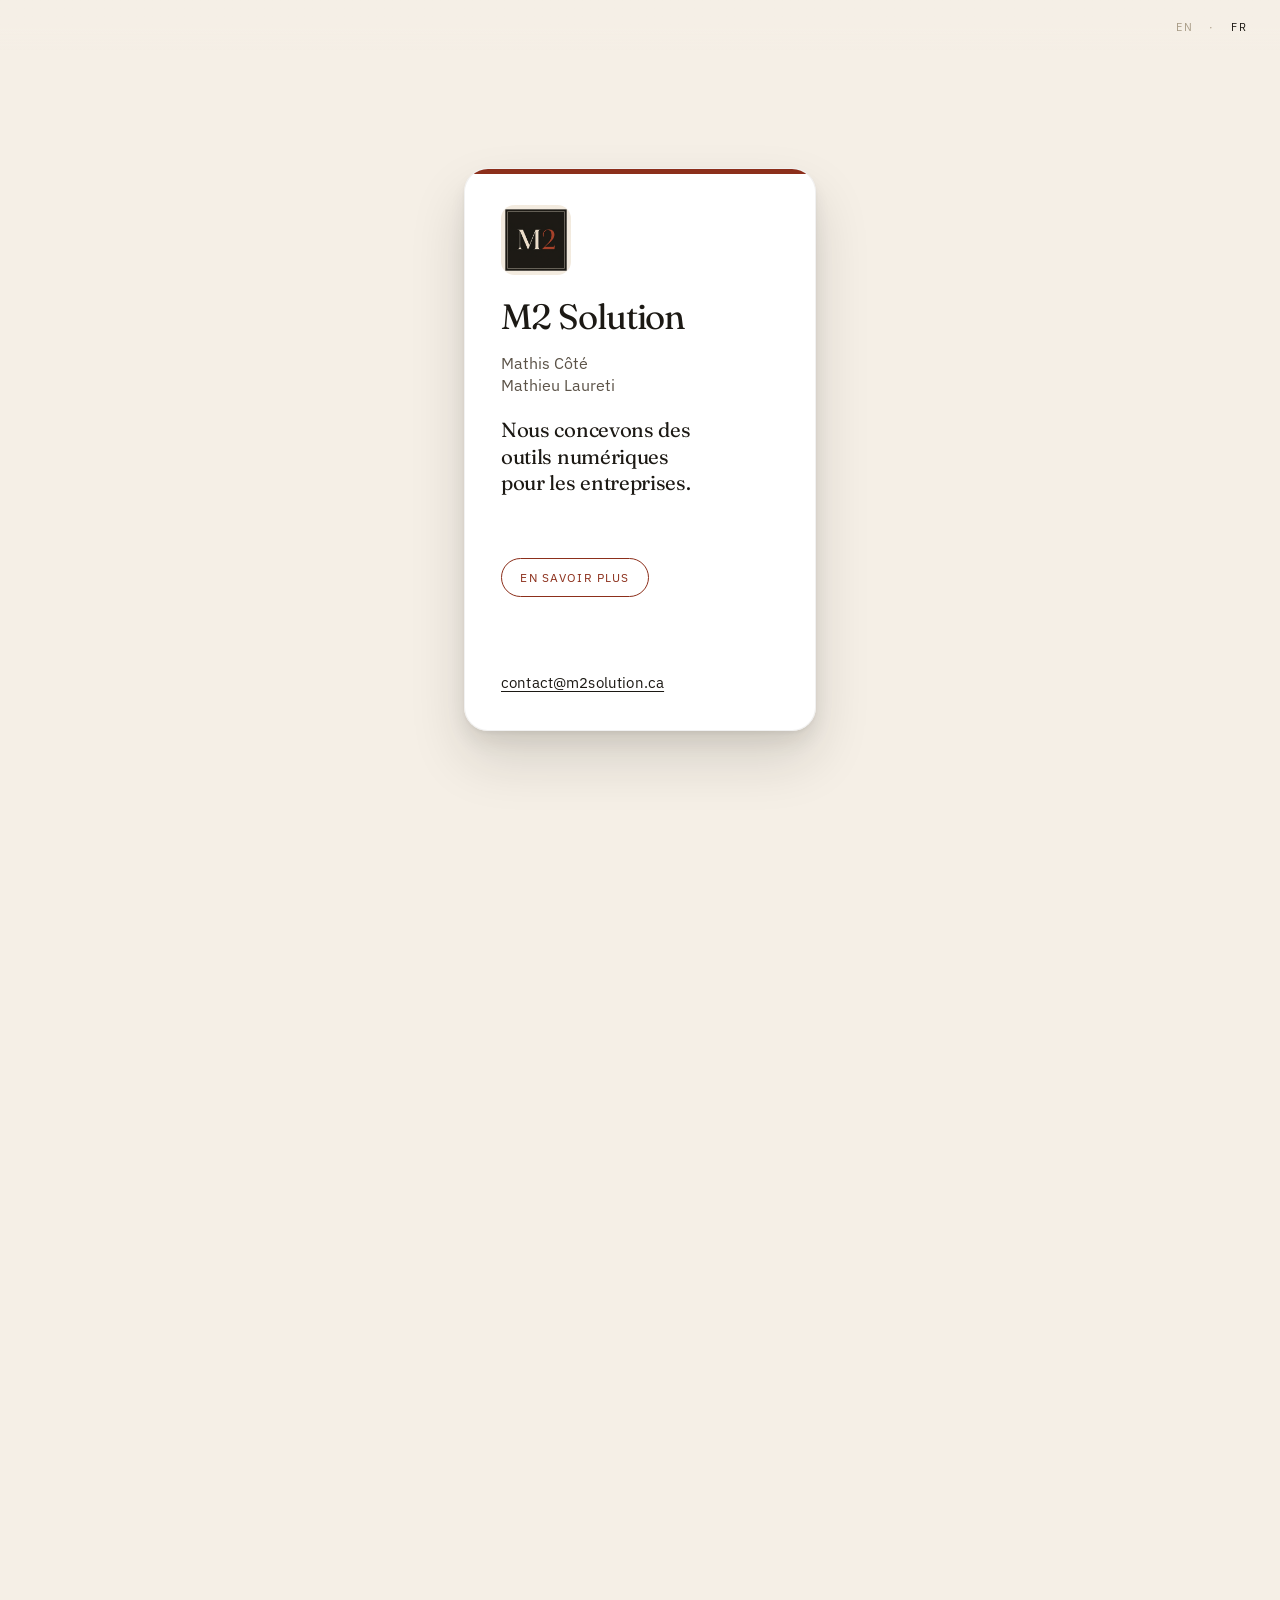
==== commit 5bf84cba: "final site" ====
--- a/site/fr/index.html
+++ b/site/fr/index.html
@@ -9,7 +9,7 @@
     <title>M2 Solution</title>
     <meta
       name="description"
-      content="M2 Solution — Mathis Côté et Mathieu Laureti. Nous créons des solutions web pour les entreprises."
+      content="M2 Solution. Mathis Côté et Mathieu Laureti. Nous concevons des outils numériques pour les entreprises."
     />
     <link rel="canonical" href="https://m2solution.ca/fr/" />
     <link rel="alternate" hreflang="en" href="https://m2solution.ca/" />
@@ -20,7 +20,7 @@
     <meta property="og:title" content="M2 Solution" />
     <meta
       property="og:description"
-      content="M2 Solution — Mathis Côté et Mathieu Laureti. Nous créons des solutions web pour les entreprises."
+      content="M2 Solution. Mathis Côté et Mathieu Laureti. Nous concevons des outils numériques pour les entreprises."
     />
     <meta property="og:locale" content="fr_CA" />
     <meta property="og:locale:alternate" content="en_CA" />
@@ -30,7 +30,7 @@
       href="https://fonts.googleapis.com/css2?family=Fraunces:opsz,wght@9..144,400;9..144,600&family=IBM+Plex+Sans:wght@400;500&display=swap"
       rel="stylesheet"
     />
-    <link rel="stylesheet" href="../styles.css?v=more" />
+    <link rel="stylesheet" href="../styles.css?v=morebtn2" />
   </head>
   <body>
     <nav class="lang" aria-label="Langue">
@@ -57,14 +57,14 @@
                 <li>Mathieu Laureti</li>
               </ul>
               <p class="desc">
-                Nous créons des solutions web pour les entreprises.
+                Nous concevons des outils numériques pour les entreprises.
               </p>
+              <a class="more" data-flip-hint href="#about">En savoir plus</a>
               <a class="contact" href="mailto:contact@m2solution.ca"
                 >contact@m2solution.ca</a
               >
             </article>
           </div>
-          <a class="scroll" data-flip-hint href="#about">Plus</a>
         </header>
       </div>
     </div>
@@ -72,7 +72,6 @@
     <main data-flip-site>
       <header class="masthead">
         <p>M2 Solution</p>
-        <p>Québec</p>
       </header>
 
       <section id="about" class="panel">
@@ -80,24 +79,31 @@
         <h2>Deux personnes. Un studio.</h2>
         <p>
           M2 Solution, c’est Mathis Côté et Mathieu Laureti. Nous concevons et
-          réalisons des solutions web pour les entreprises qui veulent une
-          présence claire, soignée, et faite pour durer.
+          réalisons des outils numériques ajustés à vos besoins et faits pour
+          durer.
         </p>
         <p>
-          Basés au Québec. Nous travaillons en français et en anglais — comme
-          vos clients parlent vraiment.
+          Basés au Québec. Nous menons chaque projet en français, en anglais,
+          ou dans les deux langues.
         </p>
       </section>
 
       <section id="work" class="panel">
         <p class="kicker">Ce que nous faisons</p>
-        <h2>Un web au service de l’entreprise.</h2>
+        <h2>Des outils adaptés à votre entreprise.</h2>
         <ul class="offers">
           <li>
             <h3>Sites</h3>
             <p>
               Une vitrine qui dit qui vous êtes, ce que vous offrez, et pourquoi
-              ça compte — dans la langue de vos clients.
+              ça compte.
+            </p>
+          </li>
+          <li>
+            <h3>Applications</h3>
+            <p>
+              Des logiciels bureau et d’autres outils qui vivent sur vos
+              postes, pas seulement dans le navigateur.
             </p>
           </li>
           <li>
@@ -110,8 +116,8 @@
           <li>
             <h3>Suivi</h3>
             <p>
-              Nous restons après la mise en ligne : mises à jour, améliorations,
-              et les détails qui font que ça tient.
+              Nous restons avec vous après la mise en ligne : mises à jour,
+              améliorations, et tout ce qui suit.
             </p>
           </li>
         </ul>
@@ -124,7 +130,7 @@
           <li>
             <h3>Commerces et services</h3>
             <p>
-              Être trouvés, compris, et contactés sans friction — pour les
+              Être trouvés, compris, et contactés sans friction, pour les
               gens du quartier comme pour ceux plus loin.
             </p>
           </li>
@@ -135,40 +141,31 @@
               qui suit votre façon de vendre et d’opérer.
             </p>
           </li>
-          <li>
-            <h3>Québec bilingue</h3>
-            <p>
-              Un site qui tient en français et en anglais, à parts égales — pas
-              une traduction collée à la fin.
-            </p>
-          </li>
         </ul>
       </section>
 
       <section id="method" class="panel">
         <p class="kicker">Notre façon</p>
-        <h2>Écouter, construire, rester.</h2>
+        <h2>Écouter, construire, lancer.</h2>
         <ol class="steps">
           <li>
             <h3>Écouter</h3>
             <p>
-              On part de l’entreprise : qui vous servez, ce qui doit être clair,
-              ce qui peut attendre. Pas de présentation avant d’avoir nommé le
-              problème.
+              On commence par comprendre votre entreprise, qui vous servez
+              et ce dont vous avez besoin.
             </p>
           </li>
           <li>
             <h3>Construire</h3>
             <p>
-              Design et développement ensemble, au grand jour. Vous voyez le
-              travail se former, pas seulement le résultat final.
-            </p>
-          </li>
-          <li>
-            <h3>Mettre en ligne</h3>
-            <p>
-              On lance le site, on branche le domaine et le courriel, et on
-              reste disponibles pour la suite.
+              Vous voyez votre application prendre vie, pas seulement le
+              résultat final.
+            </p>
+          </li>
+          <li>
+            <h3>Lancer</h3>
+            <p>
+              On lance votre application et on reste disponibles pour la suite.
             </p>
           </li>
         </ol>
@@ -176,38 +173,37 @@
 
       <section id="faq" class="panel">
         <p class="kicker">Questions</p>
-        <h2>Les habituelles.</h2>
+        <h2>FAQ</h2>
         <div class="faq">
           <details>
-            <summary>Comment on commence&nbsp;?</summary>
+            <summary>Par où commencer&nbsp;?</summary>
             <p>
               Écrivez à
               <a href="mailto:contact@m2solution.ca">contact@m2solution.ca</a>
               avec quelques lignes sur l’entreprise et ce dont vous avez
-              besoin. Nous répondons, puis on se parle.
-            </p>
-          </details>
-          <details>
-            <summary>Combien de temps pour un site&nbsp;?</summary>
-            <p>
-              Ça dépend de l’ampleur. Une page claire peut aller vite; un site
-              plus large prend le temps que le contenu et la structure
-              demandent. On le dira avant de commencer.
+              besoin.
+            </p>
+          </details>
+          <details>
+            <summary>Combien de temps pour une application&nbsp;?</summary>
+            <p>
+              Ça dépend de l’ampleur de votre projet. Une fois les exigences
+              établies, nous serons en mesure de vous fournir une estimation
+              fiable.
             </p>
           </details>
           <details>
             <summary>Vous travaillez en français et en anglais&nbsp;?</summary>
             <p>
-              Oui. Le studio est bilingue. Le site que vous lisez en est la
-              preuve.
-            </p>
-          </details>
-          <details>
-            <summary>Vous hébergez et suivez le site&nbsp;?</summary>
-            <p>
-              Oui. On peut le mettre en ligne, pointer le domaine, et rester
-              pour les mises à jour — sans vous laisser seuls avec un fichier et
-              un mot de passe.
+              Oui. Le studio est bilingue. Nous sommes en mesure de vous
+              créer des applications traduites.
+            </p>
+          </details>
+          <details>
+            <summary>Vous hébergez et suivez l’application&nbsp;?</summary>
+            <p>
+              Oui. On peut la lancer, s’occuper de l’hébergement et du domaine
+              s’il le faut. Nous offrons aussi un service de maintenance.
             </p>
           </details>
         </div>
@@ -217,66 +213,17 @@
         <p class="kicker">Contact</p>
         <h2>Un projet en tête&nbsp;?</h2>
         <p>
-          Dites-nous qui vous êtes et ce que vous voulez faire. Nous lisons
-          chaque message.
+          Dites-nous qui vous êtes et ce que vous voulez créer.
         </p>
         <a class="contact contact--block" href="mailto:contact@m2solution.ca"
           >contact@m2solution.ca</a
         >
-        <p class="aside">Québec · Français et anglais</p>
-      </section>
-    </main>
-      <section id="about" class="panel">
-        <p class="kicker">À propos</p>
-        <h2>Deux personnes. Un studio.</h2>
-        <p>
-          M2 Solution, c’est Mathis Côté et Mathieu Laureti. Nous concevons et
-          réalisons des solutions web pour les entreprises qui veulent une
-          présence claire, soignée, et faite pour durer.
-        </p>
-      </section>
-
-      <section id="work" class="panel">
-        <p class="kicker">Ce que nous faisons</p>
-        <h2>Un web au service de l’entreprise.</h2>
-        <ul class="offers">
-          <li>
-            <h3>Sites</h3>
-            <p>
-              Une vitrine qui dit qui vous êtes, ce que vous offrez, et pourquoi
-              ça compte — dans la langue de vos clients.
-            </p>
-          </li>
-          <li>
-            <h3>Outils</h3>
-            <p>
-              Des pages et des systèmes qui suivent votre façon de travailler,
-              au lieu d’ajouter une couche de plus à gérer.
-            </p>
-          </li>
-          <li>
-            <h3>Suivi</h3>
-            <p>
-              Nous restons après la mise en ligne : mises à jour, améliorations,
-              et les détails qui font que ça tient.
-            </p>
-          </li>
-        </ul>
-      </section>
-
-      <section id="contact" class="panel">
-        <p class="kicker">Contact</p>
-        <h2>Un projet en tête&nbsp;?</h2>
-        <p>Écrivez-nous. Nous lisons chaque message.</p>
-        <a class="contact contact--block" href="mailto:contact@m2solution.ca"
-          >contact@m2solution.ca</a
-        >
       </section>
     </main>
 
     <footer class="legal">
       <p>© 2026 M2 Solution · Tous droits réservés</p>
     </footer>
-    <script src="../scroll.js?v=diag" defer></script>
+    <script src="../scroll.js?v=btnslow2" defer></script>
   </body>
 </html>
--- a/site/styles.css
+++ b/site/styles.css
@@ -153,8 +153,8 @@
 }
 
 .contact {
-  margin-top: auto;
-  padding-top: 1.25rem;
+  margin-top: 0;
+  padding-top: 0.85rem;
   font-size: 0.92rem;
   letter-spacing: 0.01em;
   text-underline-offset: 0.2em;
@@ -170,42 +170,27 @@
   padding-top: 0;
 }
 
-.scroll {
-  justify-self: center;
-  display: flex;
-  flex-direction: column;
+.more {
+  display: inline-flex;
   align-items: center;
-  gap: 0.4rem;
-  padding: 0.35rem var(--pad) 1.1rem;
-  color: var(--muted);
-  font-size: 0.62rem;
-  letter-spacing: 0.16em;
+  justify-content: center;
+  margin-top: auto;
+  margin-bottom: auto;
+  padding: 0.62rem 1.15rem;
+  border: 1px solid var(--accent);
+  border-radius: 999px;
+  color: var(--accent);
+  font-size: 0.72rem;
+  letter-spacing: 0.1em;
   text-transform: uppercase;
   text-decoration: none;
-}
-
-.scroll::after {
-  content: "";
-  width: 0.38rem;
-  height: 0.38rem;
-  border-right: 1.5px solid currentColor;
-  border-bottom: 1.5px solid currentColor;
-  transform: rotate(45deg);
-  animation: nudge 1.8s ease-in-out infinite;
-}
-
-.scroll:hover {
-  color: var(--ink);
-}
-
-@keyframes nudge {
-  0%,
-  100% {
-    transform: rotate(45deg) translate(0, 0);
-  }
-  50% {
-    transform: rotate(45deg) translate(0.12rem, 0.12rem);
-  }
+  pointer-events: auto;
+  cursor: pointer;
+}
+
+.more:hover {
+  background: var(--accent);
+  color: var(--card);
 }
 
 .panel {
@@ -446,7 +431,6 @@
     scroll-behavior: auto;
   }
 
-  .scroll::after,
   .panel {
     animation: none;
   }
@@ -536,14 +520,6 @@
   will-change: transform;
 }
 
-.has-flip .scroll {
-  position: absolute;
-  bottom: 0;
-  left: 50%;
-  transform: translateX(-50%);
-  pointer-events: auto;
-}
-
 .has-flip .panel {
   animation: none;
 }
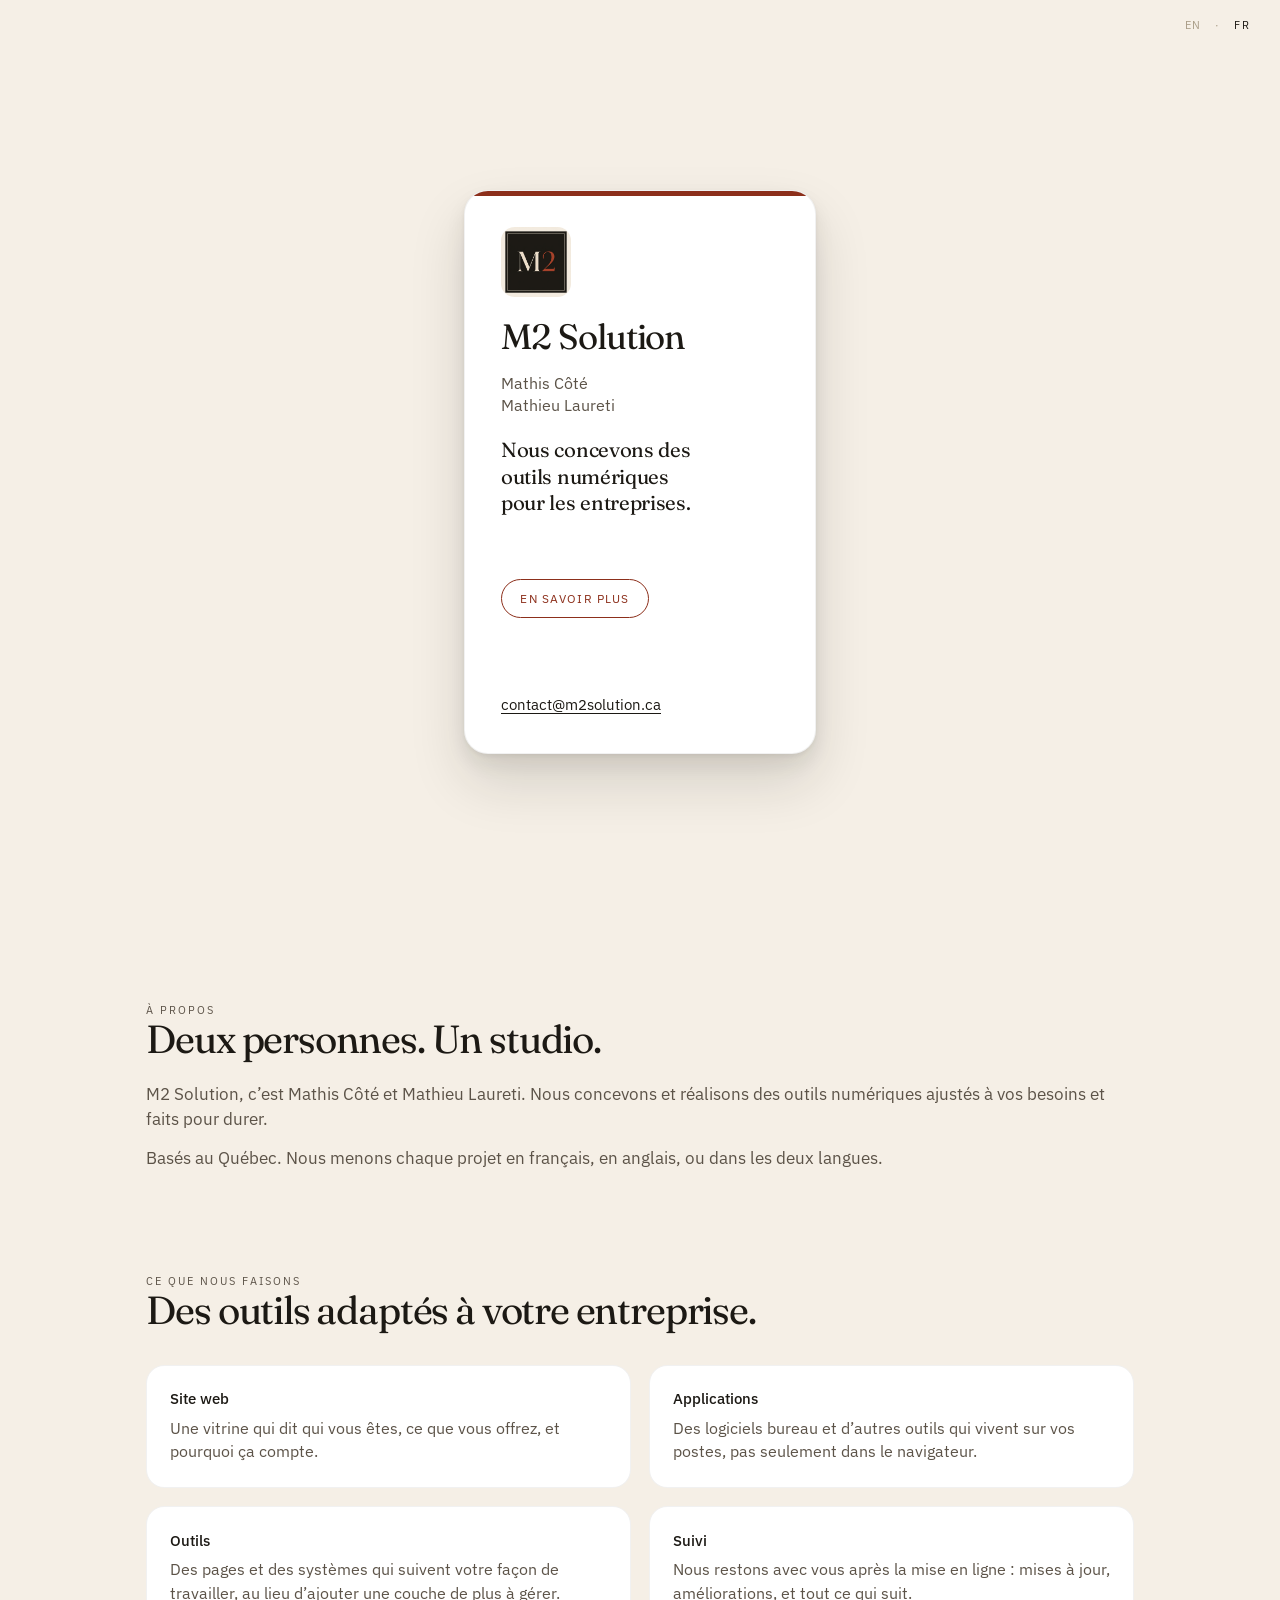
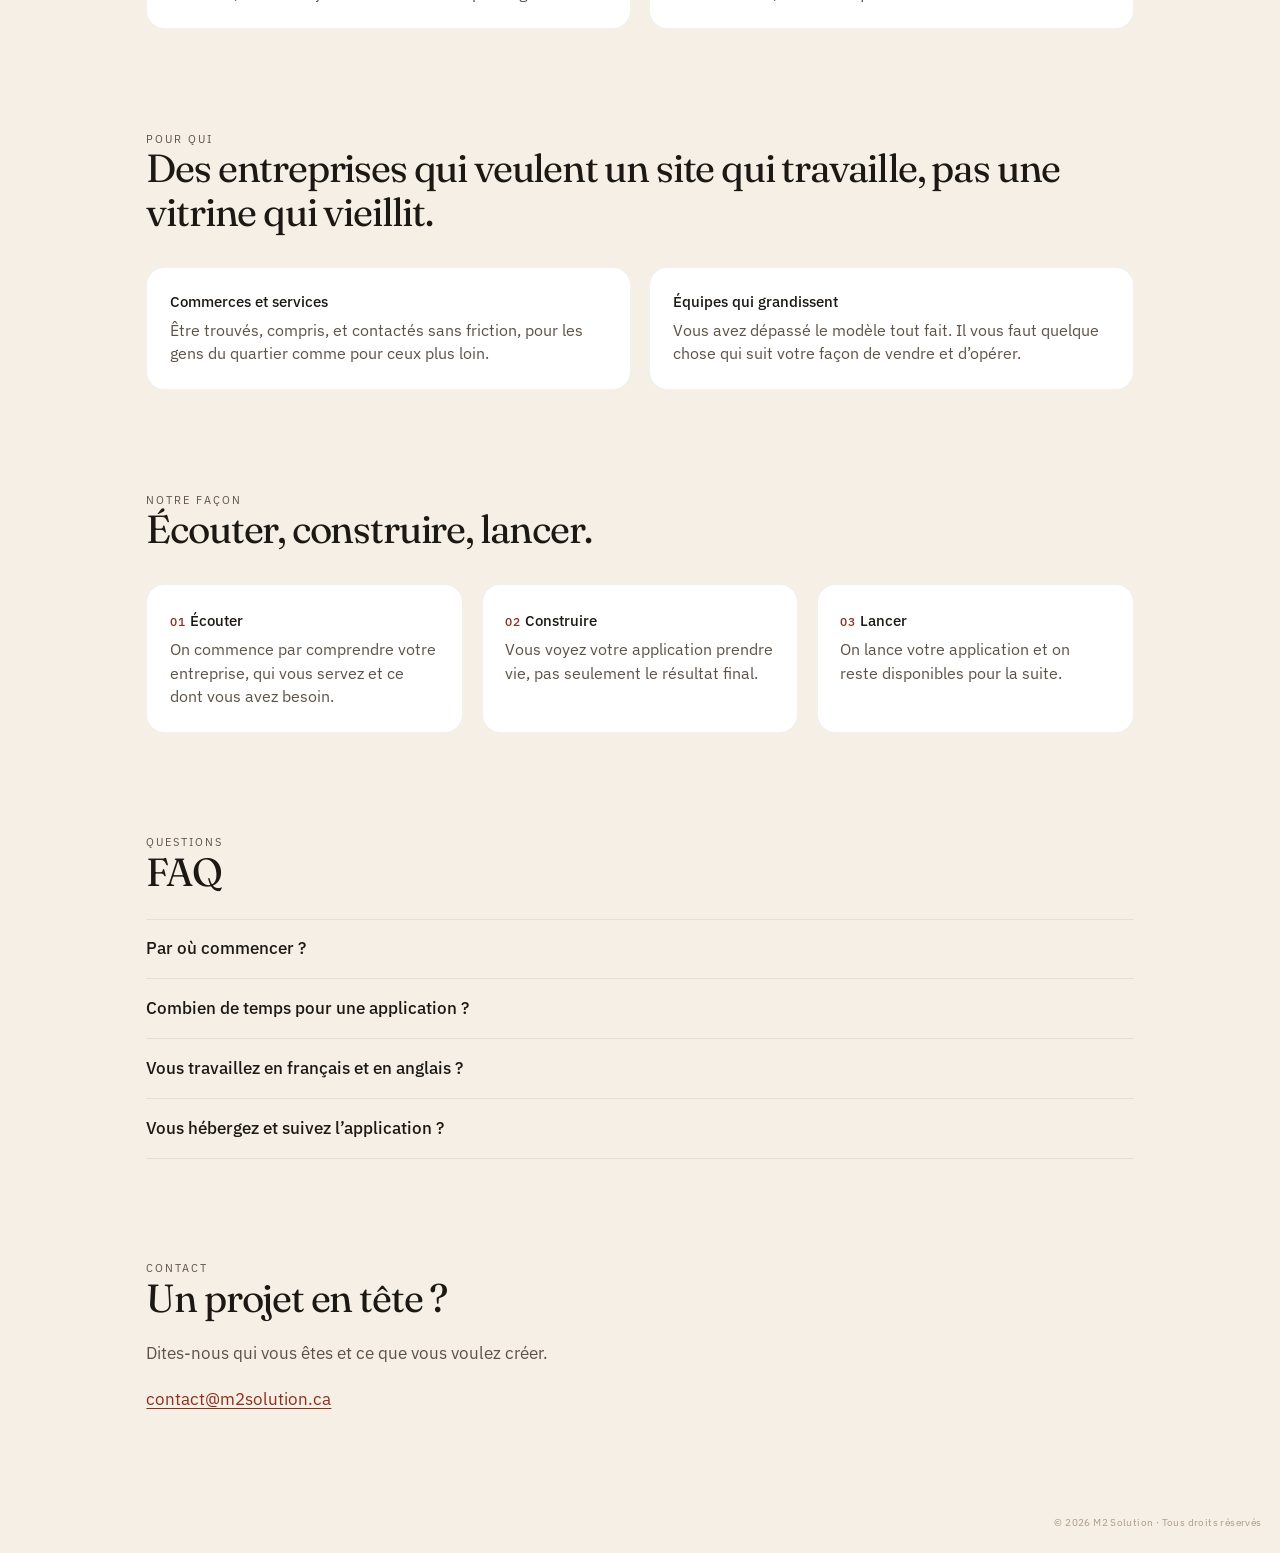
==== commit 56abbc49: "cv" ====
--- a/site/fr/index.html
+++ b/site/fr/index.html
@@ -30,51 +30,71 @@
       href="https://fonts.googleapis.com/css2?family=Fraunces:opsz,wght@9..144,400;9..144,600&family=IBM+Plex+Sans:wght@400;500&display=swap"
       rel="stylesheet"
     />
-    <link rel="stylesheet" href="../styles.css?v=morebtn2" />
+    <link rel="stylesheet" href="../styles.css?v=cv5" />
   </head>
   <body>
-    <nav class="lang" aria-label="Langue">
-      <a href="../" hreflang="en" lang="en">EN</a>
-      <span aria-hidden="true">·</span>
-      <a href="./" hreflang="fr" lang="fr" aria-current="page">FR</a>
-    </nav>
-
-    <div class="stage" data-flip-stage>
-      <div class="pin" data-flip-pin>
-        <header class="hero">
-          <div class="flipper" data-flip-card>
-            <article class="card face face-front">
-              <img
-                class="logo"
-                src="../logo.png"
-                width="256"
-                height="256"
-                alt="M2 Solution"
-              />
-              <h1>M2 Solution</h1>
-              <ul class="names">
-                <li>Mathis Côté</li>
-                <li>Mathieu Laureti</li>
-              </ul>
-              <p class="desc">
-                Nous concevons des outils numériques pour les entreprises.
-              </p>
-              <a class="more" data-flip-hint href="#about">En savoir plus</a>
-              <a class="contact" href="mailto:contact@m2solution.ca"
-                >contact@m2solution.ca</a
-              >
-            </article>
-          </div>
-        </header>
+    <header class="topbar" data-topbar>
+      <a class="topbar-logo" href="#top">M2 Solution</a>
+      <button
+        class="menu-btn"
+        type="button"
+        data-menu-btn
+        aria-expanded="false"
+        aria-controls="site-menu"
+        data-label-open="Ouvrir le menu"
+        data-label-close="Fermer le menu"
+        aria-label="Ouvrir le menu"
+      >
+        <span class="menu-btn-icon" aria-hidden="true"></span>
+      </button>
+      <div class="menu" id="site-menu" data-menu>
+        <nav class="sections" aria-label="Sections">
+          <a href="#about">À propos</a>
+          <a href="#work">Offre</a>
+          <a href="#for">Pour qui</a>
+          <a href="#method">Façon</a>
+          <a href="#faq">FAQ</a>
+          <a href="#contact">Contact</a>
+        </nav>
+        <nav class="lang" aria-label="Langue">
+          <a href="../" hreflang="en" lang="en">EN</a>
+          <span aria-hidden="true">·</span>
+          <a href="./" hreflang="fr" lang="fr" aria-current="page">FR</a>
+        </nav>
       </div>
-    </div>
-
-    <main data-flip-site>
-      <header class="masthead">
-        <p>M2 Solution</p>
-      </header>
-
-      <section id="about" class="panel">
+    </header>
+
+    <section class="hero" id="top" data-hero>
+      <nav class="lang hero-lang" aria-label="Langue">
+        <a href="../" hreflang="en" lang="en">EN</a>
+        <span aria-hidden="true">·</span>
+        <a href="./" hreflang="fr" lang="fr" aria-current="page">FR</a>
+      </nav>
+      <article class="card">
+        <img
+          class="logo"
+          src="../logo.png"
+          width="256"
+          height="256"
+          alt="M2 Solution"
+        />
+        <h1>M2 Solution</h1>
+        <ul class="names">
+          <li>Mathis Côté</li>
+          <li>Mathieu Laureti</li>
+        </ul>
+        <p class="desc">
+          Nous concevons des outils numériques pour les entreprises.
+        </p>
+        <a class="more" href="#about" data-scroll-down>En savoir plus</a>
+        <a class="card-mail" href="mailto:contact@m2solution.ca"
+          >contact@m2solution.ca</a
+        >
+      </article>
+    </section>
+
+    <main>
+      <section id="about" class="band reveal" data-reveal>
         <p class="kicker">À propos</p>
         <h2>Deux personnes. Un studio.</h2>
         <p>
@@ -88,12 +108,12 @@
         </p>
       </section>
 
-      <section id="work" class="panel">
+      <section id="work" class="band reveal" data-reveal>
         <p class="kicker">Ce que nous faisons</p>
         <h2>Des outils adaptés à votre entreprise.</h2>
         <ul class="offers">
           <li>
-            <h3>Sites</h3>
+            <h3>Site web</h3>
             <p>
               Une vitrine qui dit qui vous êtes, ce que vous offrez, et pourquoi
               ça compte.
@@ -123,7 +143,7 @@
         </ul>
       </section>
 
-      <section id="for" class="panel">
+      <section id="for" class="band reveal" data-reveal>
         <p class="kicker">Pour qui</p>
         <h2>Des entreprises qui veulent un site qui travaille, pas une vitrine qui vieillit.</h2>
         <ul class="offers">
@@ -144,7 +164,7 @@
         </ul>
       </section>
 
-      <section id="method" class="panel">
+      <section id="method" class="band reveal" data-reveal>
         <p class="kicker">Notre façon</p>
         <h2>Écouter, construire, lancer.</h2>
         <ol class="steps">
@@ -171,7 +191,7 @@
         </ol>
       </section>
 
-      <section id="faq" class="panel">
+      <section id="faq" class="band reveal" data-reveal>
         <p class="kicker">Questions</p>
         <h2>FAQ</h2>
         <div class="faq">
@@ -209,13 +229,11 @@
         </div>
       </section>
 
-      <section id="contact" class="panel">
+      <section id="contact" class="band reveal" data-reveal>
         <p class="kicker">Contact</p>
         <h2>Un projet en tête&nbsp;?</h2>
-        <p>
-          Dites-nous qui vous êtes et ce que vous voulez créer.
-        </p>
-        <a class="contact contact--block" href="mailto:contact@m2solution.ca"
+        <p>Dites-nous qui vous êtes et ce que vous voulez créer.</p>
+        <a class="mail" href="mailto:contact@m2solution.ca"
           >contact@m2solution.ca</a
         >
       </section>
@@ -224,6 +242,6 @@
     <footer class="legal">
       <p>© 2026 M2 Solution · Tous droits réservés</p>
     </footer>
-    <script src="../scroll.js?v=btnslow2" defer></script>
+    <script src="../site.js?v=cv5" defer></script>
   </body>
 </html>
--- a/site/styles.css
+++ b/site/styles.css
@@ -6,6 +6,7 @@
   --muted: #a89c86;
   --accent: #8c2f1b;
   --pad: max(1.15rem, env(safe-area-inset-left));
+  --header: 4.15rem;
   --radius: 1.5rem;
   --shadow:
     0 2px 4px rgba(28, 25, 20, 0.05),
@@ -21,6 +22,15 @@
 
 html {
   scroll-behavior: smooth;
+}
+
+html.is-scrolling {
+  scroll-behavior: auto !important;
+}
+
+html.is-menu-open,
+html.is-menu-open body {
+  overflow: hidden;
 }
 
 html,
@@ -35,55 +45,196 @@
   font-family: "IBM Plex Sans", system-ui, sans-serif;
   font-size: 1.05rem;
   line-height: 1.5;
-  padding: env(safe-area-inset-top) env(safe-area-inset-right)
-    env(safe-area-inset-bottom) env(safe-area-inset-left);
 }
 
 a {
   color: inherit;
 }
 
+[hidden] {
+  display: none !important;
+}
+
+.topbar {
+  position: fixed;
+  top: 0;
+  right: 0;
+  left: 0;
+  z-index: 20;
+  display: flex;
+  flex-wrap: wrap;
+  align-items: center;
+  gap: 0.35rem 1rem;
+  min-height: var(--header);
+  padding: 0.4rem var(--pad);
+  background: color-mix(in srgb, var(--page) 88%, transparent);
+  backdrop-filter: blur(16px);
+  border-bottom: 1px solid transparent;
+  transform: translateY(-110%);
+  transition: transform 0.5s ease, border-color 0.35s ease;
+}
+
+.topbar.is-on,
+.topbar.is-open {
+  transform: translateY(0);
+  border-bottom-color: rgba(28, 25, 20, 0.08);
+}
+
+.topbar.is-open {
+  background: var(--page);
+}
+
+.topbar-logo {
+  font-family: Fraunces, Georgia, serif;
+  font-size: 1.15rem;
+  letter-spacing: -0.03em;
+  text-decoration: none;
+  white-space: nowrap;
+}
+
+.menu-btn {
+  display: inline-flex;
+  align-items: center;
+  justify-content: center;
+  width: 2.6rem;
+  height: 2.6rem;
+  margin-left: auto;
+  padding: 0;
+  border: 0;
+  background: none;
+  color: var(--ink);
+  cursor: pointer;
+}
+
+.menu-btn:focus-visible {
+  outline: 2px solid var(--accent);
+  outline-offset: 2px;
+  border-radius: 0.4rem;
+}
+
+.menu-btn-icon,
+.menu-btn-icon::before,
+.menu-btn-icon::after {
+  display: block;
+  width: 1.2rem;
+  height: 1.5px;
+  background: currentColor;
+  border-radius: 99px;
+  transition: transform 0.2s ease, top 0.2s ease, background-color 0.2s ease;
+}
+
+.menu-btn-icon {
+  position: relative;
+}
+
+.menu-btn-icon::before,
+.menu-btn-icon::after {
+  content: "";
+  position: absolute;
+  left: 0;
+}
+
+.menu-btn-icon::before {
+  top: -6px;
+}
+
+.menu-btn-icon::after {
+  top: 6px;
+}
+
+.topbar.is-open .menu-btn-icon {
+  background: transparent;
+}
+
+.topbar.is-open .menu-btn-icon::before {
+  top: 0;
+  transform: rotate(45deg);
+}
+
+.topbar.is-open .menu-btn-icon::after {
+  top: 0;
+  transform: rotate(-45deg);
+}
+
+.menu {
+  display: none;
+  flex-basis: 100%;
+  flex-direction: column;
+  gap: 0.35rem;
+  padding: 0.15rem 0 1rem;
+}
+
+.topbar.is-open .menu {
+  display: flex;
+}
+
+.sections {
+  display: flex;
+  flex-direction: column;
+  color: var(--ink-soft);
+  font-size: 0.78rem;
+  letter-spacing: 0.12em;
+  text-transform: uppercase;
+}
+
+.sections a {
+  padding: 0.8rem 0;
+  border-bottom: 1px solid rgba(28, 25, 20, 0.08);
+  text-decoration: none;
+}
+
+.sections a:hover,
+.sections a[aria-current="location"] {
+  color: var(--accent);
+}
+
 .lang {
-  position: sticky;
-  top: 0;
-  z-index: 8;
   display: flex;
   align-items: center;
-  justify-content: flex-end;
   gap: 0.15rem;
-  padding: 0.35rem var(--pad) 0;
   font-size: 0.68rem;
   letter-spacing: 0.16em;
   color: var(--muted);
-  background: linear-gradient(
-    var(--page) 70%,
-    color-mix(in srgb, var(--page) 0%, transparent)
-  );
+}
+
+.menu .lang {
+  margin-top: 0.55rem;
+}
+
+.topbar > .lang {
+  margin-left: auto;
 }
 
 .lang a {
   display: inline-flex;
   align-items: center;
   justify-content: center;
-  min-width: 2.75rem;
-  min-height: 2.75rem;
+  min-width: 2.4rem;
+  min-height: 2.4rem;
   text-decoration: none;
 }
 
-.lang a:hover {
-  color: var(--ink);
-}
-
+.lang a:hover,
 .lang a[aria-current="page"] {
   color: var(--ink);
+}
+
+.lang a[aria-current="page"] {
   pointer-events: none;
 }
 
 .hero {
+  position: relative;
   display: grid;
-  grid-template-rows: 1fr auto;
-  min-height: calc(100dvh - 3.25rem);
-  min-height: calc(100svh - 3.25rem);
+  grid-template-rows: auto 1fr;
+  min-height: 100svh;
+  padding: env(safe-area-inset-top) env(safe-area-inset-right)
+    env(safe-area-inset-bottom) env(safe-area-inset-left);
+}
+
+.hero-lang {
+  justify-self: end;
+  padding: 0.35rem var(--pad) 0;
 }
 
 .card {
@@ -124,7 +275,7 @@
   border-radius: 0.85rem;
 }
 
-h1 {
+.card h1 {
   margin: 0;
   font-family: Fraunces, Georgia, serif;
   font-size: clamp(1.7rem, 6.4vw, 2.2rem);
@@ -133,7 +284,7 @@
   line-height: 1.05;
 }
 
-.names {
+.card .names {
   list-style: none;
   margin: 1rem 0 0;
   padding: 0;
@@ -150,24 +301,6 @@
   font-weight: 400;
   line-height: 1.3;
   letter-spacing: -0.015em;
-}
-
-.contact {
-  margin-top: 0;
-  padding-top: 0.85rem;
-  font-size: 0.92rem;
-  letter-spacing: 0.01em;
-  text-underline-offset: 0.2em;
-  word-break: break-word;
-}
-
-.contact:hover {
-  color: var(--accent);
-}
-
-.contact--block {
-  margin-top: 1.25rem;
-  padding-top: 0;
 }
 
 .more {
@@ -184,8 +317,6 @@
   letter-spacing: 0.1em;
   text-transform: uppercase;
   text-decoration: none;
-  pointer-events: auto;
-  cursor: pointer;
 }
 
 .more:hover {
@@ -193,18 +324,26 @@
   color: var(--card);
 }
 
-.panel {
-  width: min(34rem, calc(100% - 2 * var(--pad)));
+.card-mail {
+  padding-top: 0.85rem;
+  font-size: 0.92rem;
+  text-underline-offset: 0.2em;
+  word-break: break-word;
+}
+
+.card-mail:hover {
+  color: var(--accent);
+}
+
+.band {
+  width: calc(80% - 2 * var(--pad));
+  max-width: none;
   margin: 0 auto;
-  padding: 4.25rem 0 0;
-}
-
-.panel:first-child {
-  padding-top: 5.5rem;
-}
-
-.panel:last-child {
-  padding-bottom: 5.5rem;
+  padding: 5.5rem 0 0;
+}
+
+.band:last-of-type {
+  padding-bottom: 6rem;
 }
 
 .kicker {
@@ -215,97 +354,70 @@
   text-transform: uppercase;
 }
 
-.panel h2 {
-  margin: 0;
+.band h2 {
+  margin: 0 0 1.25rem;
+  width: 100%;
   font-family: Fraunces, Georgia, serif;
-  font-size: clamp(1.55rem, 4.4vw, 2.05rem);
+  font-size: clamp(1.7rem, 4vw, 2.45rem);
   font-weight: 400;
   letter-spacing: -0.03em;
-  line-height: 1.15;
-}
-
-.panel p {
-  margin: 1rem 0 0;
+  line-height: 1.12;
+}
+
+.band p {
+  margin: 0.85rem 0 0;
+  width: 100%;
   color: var(--ink-soft);
 }
 
-.offers {
+.offers,
+.steps {
   list-style: none;
-  margin: 1.75rem 0 0;
+  margin: 2rem 0 0;
   padding: 0;
   display: grid;
-  gap: 1.4rem;
-}
-
-.offers h3 {
-  margin: 0;
-  font-size: 0.95rem;
-  font-weight: 500;
-}
-
-.offers p {
-  margin: 0.3rem 0 0;
-  font-size: 0.98rem;
-}
-
-.masthead {
-  display: flex;
-  justify-content: space-between;
-  width: min(34rem, calc(100% - 2 * var(--pad)));
-  margin: 0 auto;
-  padding: 4.75rem 0 0;
-  color: var(--muted);
-  font-size: 0.62rem;
-  letter-spacing: 0.18em;
-  text-transform: uppercase;
-}
-
-.masthead p {
-  margin: 0;
-}
-
-.masthead + .panel {
-  padding-top: 2.35rem;
-}
-
-.steps {
-  list-style: none;
-  margin: 1.75rem 0 0;
-  padding: 0;
-  counter-reset: step;
-  display: grid;
-  gap: 1.5rem;
-}
-
+  gap: 1.15rem;
+}
+
+.offers li,
 .steps li {
-  position: relative;
-  padding-left: 3rem;
-}
-
-.steps li::before {
-  counter-increment: step;
-  content: counter(step, decimal-leading-zero);
-  position: absolute;
-  left: 0;
-  top: 0.15rem;
-  color: var(--accent);
-  font-size: 0.72rem;
-  letter-spacing: 0.08em;
-}
-
+  padding: 1.35rem 1.4rem 1.45rem;
+  background: var(--card);
+  border: 1px solid rgba(28, 25, 20, 0.06);
+  border-radius: 1.15rem;
+}
+
+.offers h3,
 .steps h3 {
   margin: 0;
   font-size: 0.95rem;
   font-weight: 500;
 }
 
+.offers p,
 .steps p {
-  margin: 0.3rem 0 0;
+  margin: 0.4rem 0 0;
   font-size: 0.98rem;
 }
 
+.steps {
+  counter-reset: step;
+}
+
+.steps li {
+  padding-top: 1.5rem;
+}
+
+.steps h3::before {
+  counter-increment: step;
+  content: counter(step, decimal-leading-zero) "  ";
+  color: var(--accent);
+  font-size: 0.72rem;
+  letter-spacing: 0.08em;
+}
+
 .faq {
-  margin: 1.75rem 0 0;
+  margin-top: 1.5rem;
 }
 
 .faq details {
@@ -319,70 +431,33 @@
 .faq summary {
   cursor: pointer;
   list-style: none;
-  padding: 1rem 1.75rem 1rem 0;
-  font-size: 0.98rem;
+  padding: 1.05rem 1.75rem 1.05rem 0;
   font-weight: 500;
-  position: relative;
 }
 
 .faq summary::-webkit-details-marker {
   display: none;
 }
 
-.faq summary::after {
-  content: "";
-  position: absolute;
-  right: 0.15rem;
-  top: 1.35rem;
-  width: 0.38rem;
-  height: 0.38rem;
-  border-right: 1.5px solid var(--muted);
-  border-bottom: 1.5px solid var(--muted);
-  transform: rotate(45deg);
-}
-
-.faq details[open] summary::after {
-  top: 1.5rem;
-  transform: rotate(225deg);
-}
-
 .faq details p {
-  margin: 0 0 1.1rem;
-  padding-right: 1.5rem;
-  font-size: 0.98rem;
-}
-
-.aside {
-  margin-top: 1.1rem;
-  color: var(--muted);
-  font-size: 0.72rem;
-  letter-spacing: 0.1em;
-  text-transform: uppercase;
-}
-
-@supports (animation-timeline: view()) {
-  .panel {
-    animation: rise 0.8s ease both;
-    animation-timeline: view();
-    animation-range: entry 0% entry 35%;
-  }
-}
-
-@keyframes rise {
-  from {
-    opacity: 0;
-    transform: translateY(1.15rem);
-  }
-  to {
-    opacity: 1;
-    transform: none;
-  }
+  margin: 0 0 1.15rem;
+  padding-right: 1rem;
+}
+
+.mail {
+  display: inline-block;
+  margin-top: 1.35rem;
+  color: var(--accent);
+  font-size: 1.05rem;
+  text-underline-offset: 0.2em;
+}
+
+.mail:hover {
+  color: var(--ink);
 }
 
 .legal {
-  padding: 0.5rem var(--pad) 1.25rem;
-  max-width: 90vw;
-  margin-left: auto;
+  padding: 0.5rem var(--pad) 1.35rem;
   color: var(--muted);
   font-size: 0.62rem;
   letter-spacing: 0.04em;
@@ -393,30 +468,84 @@
   margin: 0;
 }
 
-@media (min-width: 40rem) {
-  .card {
-    width: min(22rem, calc((100dvh - 9rem) * 5 / 8));
-    transition: transform 0.28s ease, box-shadow 0.28s ease;
+.reveal {
+  opacity: 0;
+  transform: translateY(1.35rem);
+  transition: opacity 0.7s ease, transform 0.7s ease;
+}
+
+.reveal.is-in {
+  opacity: 1;
+  transform: none;
+}
+
+#work,
+#for,
+#method,
+#faq,
+#contact,
+#about {
+  scroll-margin-top: calc(var(--header) + 1rem);
+}
+
+@media (min-width: 52rem) {
+  .menu-btn {
+    display: none;
+  }
+
+  .menu {
+    display: flex;
+    flex-basis: auto;
+    flex: 1;
+    flex-direction: row;
+    align-items: center;
+    padding: 0;
+    gap: 1rem;
+  }
+
+  .sections {
+    flex: 1;
+    flex-direction: row;
+    flex-wrap: nowrap;
+    justify-content: flex-end;
+    gap: 0.15rem 1.1rem;
+    font-size: 0.72rem;
+    letter-spacing: 0.12em;
+  }
+
+  .sections a {
+    padding: 0.45rem 0;
+    border-bottom: 0;
+  }
+
+  .menu .lang {
+    margin-top: 0;
   }
 
   .logo {
     width: 4.35rem;
     height: 4.35rem;
-    margin-bottom: 1.5rem;
-  }
-
-  .legal {
-    opacity: 0.5;
-  }
-
-  .legal:hover,
-  .legal:focus-within {
-    opacity: 1;
-    color: var(--ink);
+  }
+
+  .card {
+    width: min(22rem, calc((100dvh - 9rem) * 5 / 8));
+  }
+
+  .offers,
+  .steps {
+    grid-template-columns: 1fr 1fr;
+  }
+
+  .steps {
+    grid-template-columns: repeat(3, 1fr);
   }
 }
 
 @media (hover: hover) and (min-width: 40rem) {
+  .card {
+    transition: transform 0.28s ease, box-shadow 0.28s ease;
+  }
+
   .card:hover {
     transform: translateY(-5px);
     box-shadow:
@@ -426,115 +555,116 @@
   }
 }
 
+.cv-page {
+  padding-top: calc(var(--header) + 1.25rem);
+}
+
+.cv-page h1 {
+  margin: 0;
+  font-family: Fraunces, Georgia, serif;
+  font-size: clamp(1.7rem, 4vw, 2.45rem);
+  font-weight: 400;
+  letter-spacing: -0.03em;
+  line-height: 1.12;
+}
+
+.cv-page .topbar {
+  transform: none;
+  border-bottom-color: rgba(28, 25, 20, 0.08);
+}
+
+.cv-switch {
+  display: flex;
+  flex-wrap: wrap;
+  gap: 0.55rem;
+  margin: 1.5rem 0 0;
+}
+
+.cv-switch button {
+  appearance: none;
+  display: inline-flex;
+  align-items: center;
+  justify-content: center;
+  padding: 0.62rem 1.15rem;
+  border: 1px solid var(--accent);
+  border-radius: 999px;
+  background: transparent;
+  color: var(--accent);
+  font: inherit;
+  font-size: 0.72rem;
+  letter-spacing: 0.1em;
+  text-transform: uppercase;
+  cursor: pointer;
+}
+
+.cv-switch button[aria-pressed="true"] {
+  background: var(--accent);
+  color: var(--card);
+}
+
+.cv-panel {
+  margin-top: 2rem;
+}
+
+.cv-panel h2 {
+  margin: 0 0 1rem;
+  font-family: Fraunces, Georgia, serif;
+  font-size: clamp(1.5rem, 3.4vw, 2.1rem);
+  font-weight: 400;
+  letter-spacing: -0.03em;
+}
+
+.cv-page .band {
+  width: min(52rem, calc(100% - 2 * var(--pad)));
+}
+
+.cv-page .band:last-of-type {
+  padding-bottom: 3.5rem;
+}
+
+.cv-pages {
+  display: grid;
+  gap: 1.15rem;
+}
+
+.cv-sheet {
+  display: block;
+  width: 100%;
+  height: auto;
+  background: var(--card);
+  border: 1px solid rgba(28, 25, 20, 0.06);
+  border-radius: 0.6rem;
+  box-shadow: var(--shadow);
+}
+
+.cv-missing {
+  margin: 0;
+  padding: 1.5rem 1.4rem;
+  background: var(--card);
+  border: 1px solid rgba(28, 25, 20, 0.06);
+  border-radius: 1.15rem;
+  color: var(--ink-soft);
+}
+
+.cv-panel .more {
+  margin-top: 1.15rem;
+}
+
 @media (prefers-reduced-motion: reduce) {
   html {
     scroll-behavior: auto;
   }
 
-  .panel {
-    animation: none;
-  }
-}
-
-.has-flip .lang {
-  position: fixed;
-  top: 0;
-  right: 0;
-  left: 0;
-  background: linear-gradient(
-    var(--page) 55%,
-    color-mix(in srgb, var(--page) 0%, transparent)
-  );
-}
-
-.has-flip .stage {
-  height: 300vh;
-}
-
-.has-flip .pin {
-  position: sticky;
-  top: 0;
-  height: 100svh;
-  display: grid;
-  place-items: center;
-  overflow: hidden;
-  perspective: 80rem;
-  perspective-origin: 50% 48%;
-}
-
-.has-flip .hero {
-  position: absolute;
-  inset: 0;
-  display: grid;
-  place-items: center;
-  min-height: 0;
-  pointer-events: none;
-}
-
-.has-flip .flipper {
-  pointer-events: auto;
-  position: relative;
-  width: min(
-    20.5rem,
-    calc(100% - 2 * var(--pad)),
-    calc((100dvh - 8.5rem) * 5 / 8)
-  );
-  aspect-ratio: 5 / 8;
-  transform-style: preserve-3d;
-  transform: rotateY(0deg);
-  border-radius: var(--radius);
-  box-shadow: var(--shadow);
-  will-change: transform, width, height;
-}
-
-.has-flip .face {
-  position: absolute;
-  inset: 0;
-  border-radius: inherit;
-  overflow: hidden;
-  backface-visibility: hidden;
-  -webkit-backface-visibility: hidden;
-}
-
-.has-flip .face-front.card {
-  width: 100%;
-  height: 100%;
-  aspect-ratio: auto;
-  margin: 0;
-  box-shadow: none;
-  border-radius: inherit;
-}
-
-.has-flip .face-back {
-  background: var(--page);
-  transform: rotate3d(1, 1, 0, 180deg) translateZ(1px);
-}
-
-.has-flip .site-inner {
-  position: absolute;
-  top: 0;
-  left: 50%;
-  min-height: 100%;
-  transform: translateX(-50%);
-  transform-origin: top center;
-  will-change: transform;
-}
-
-.has-flip .panel {
-  animation: none;
-}
-
-.has-flip .legal {
-  margin-right: var(--pad);
-}
-
-@media (min-width: 40rem) {
-  .has-flip .flipper {
-    width: min(22rem, calc((100dvh - 9rem) * 5 / 8));
-  }
-
-  .has-flip .card:hover {
+  .topbar,
+  .reveal,
+  .menu-btn-icon,
+  .menu-btn-icon::before,
+  .menu-btn-icon::after {
+    transition: none;
+  }
+
+  .reveal {
+    opacity: 1;
     transform: none;
-    box-shadow: none;
-  }
-}
+  }
+}
